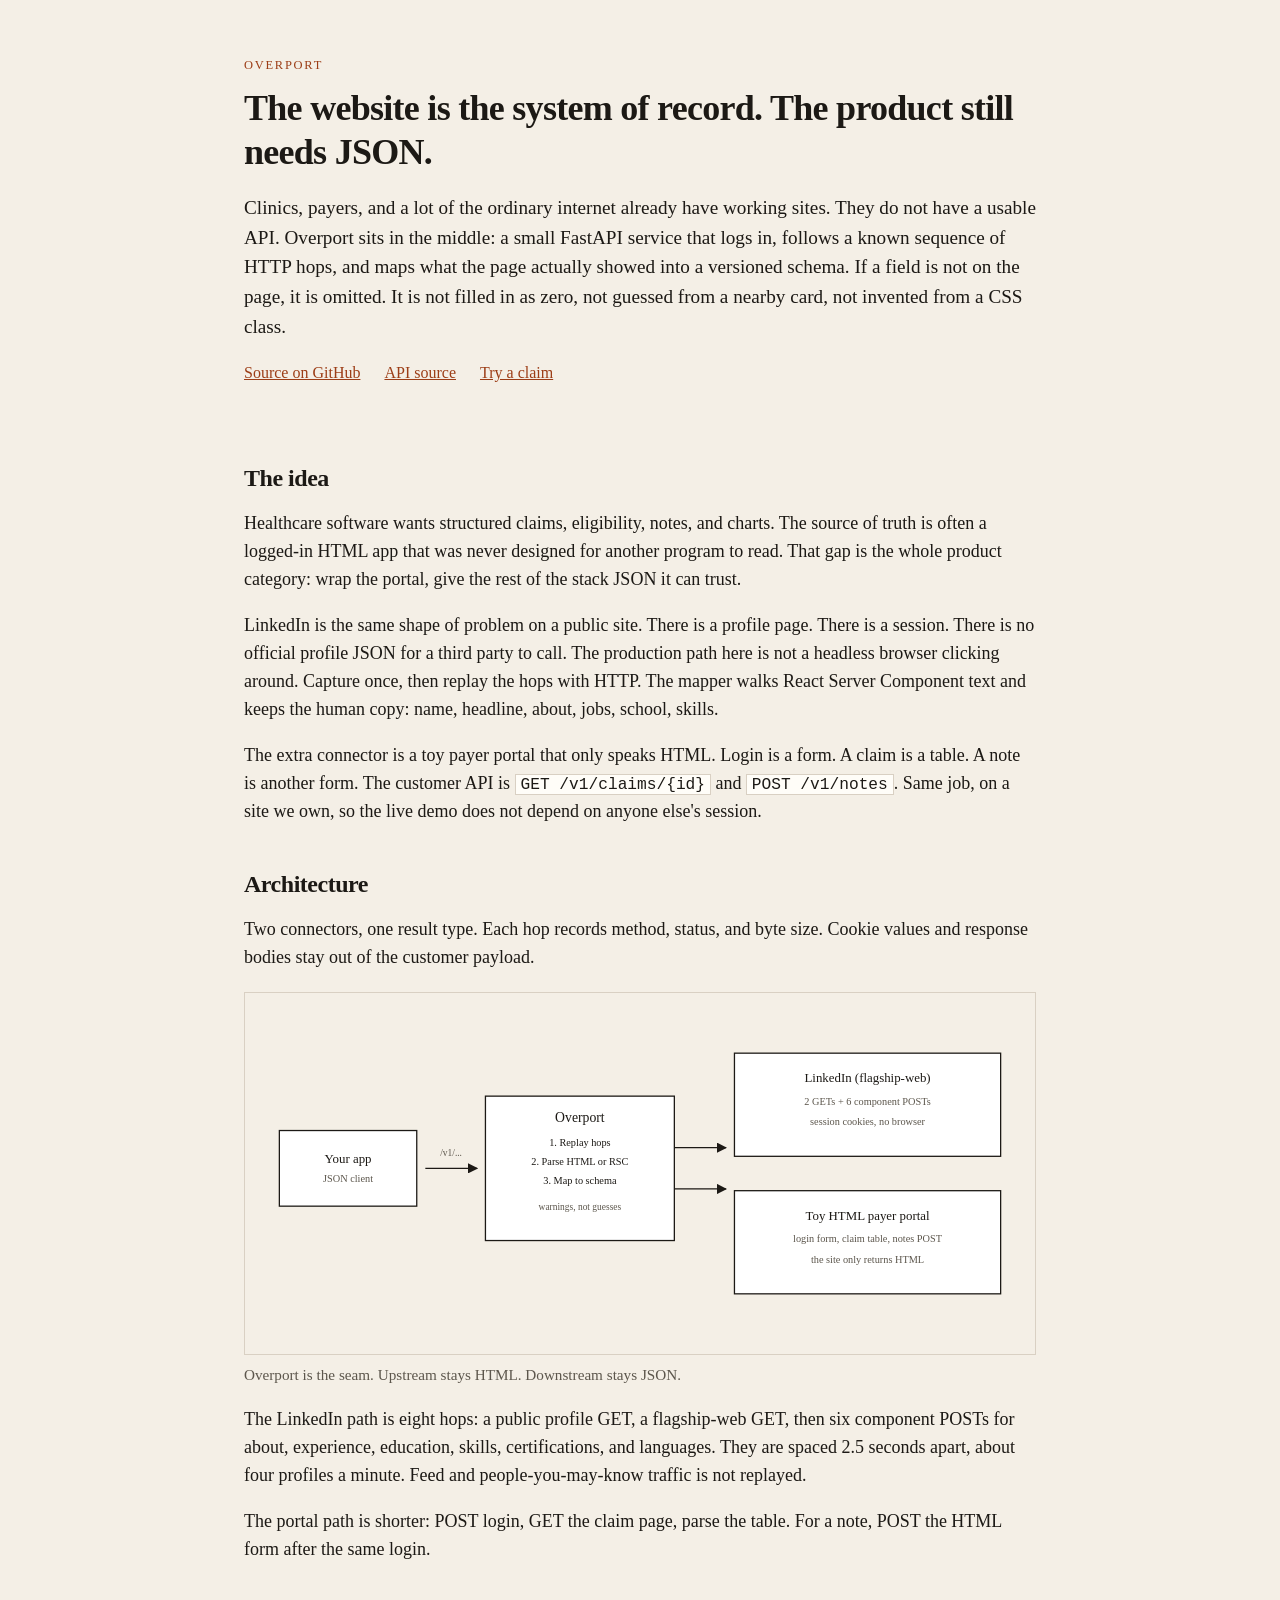
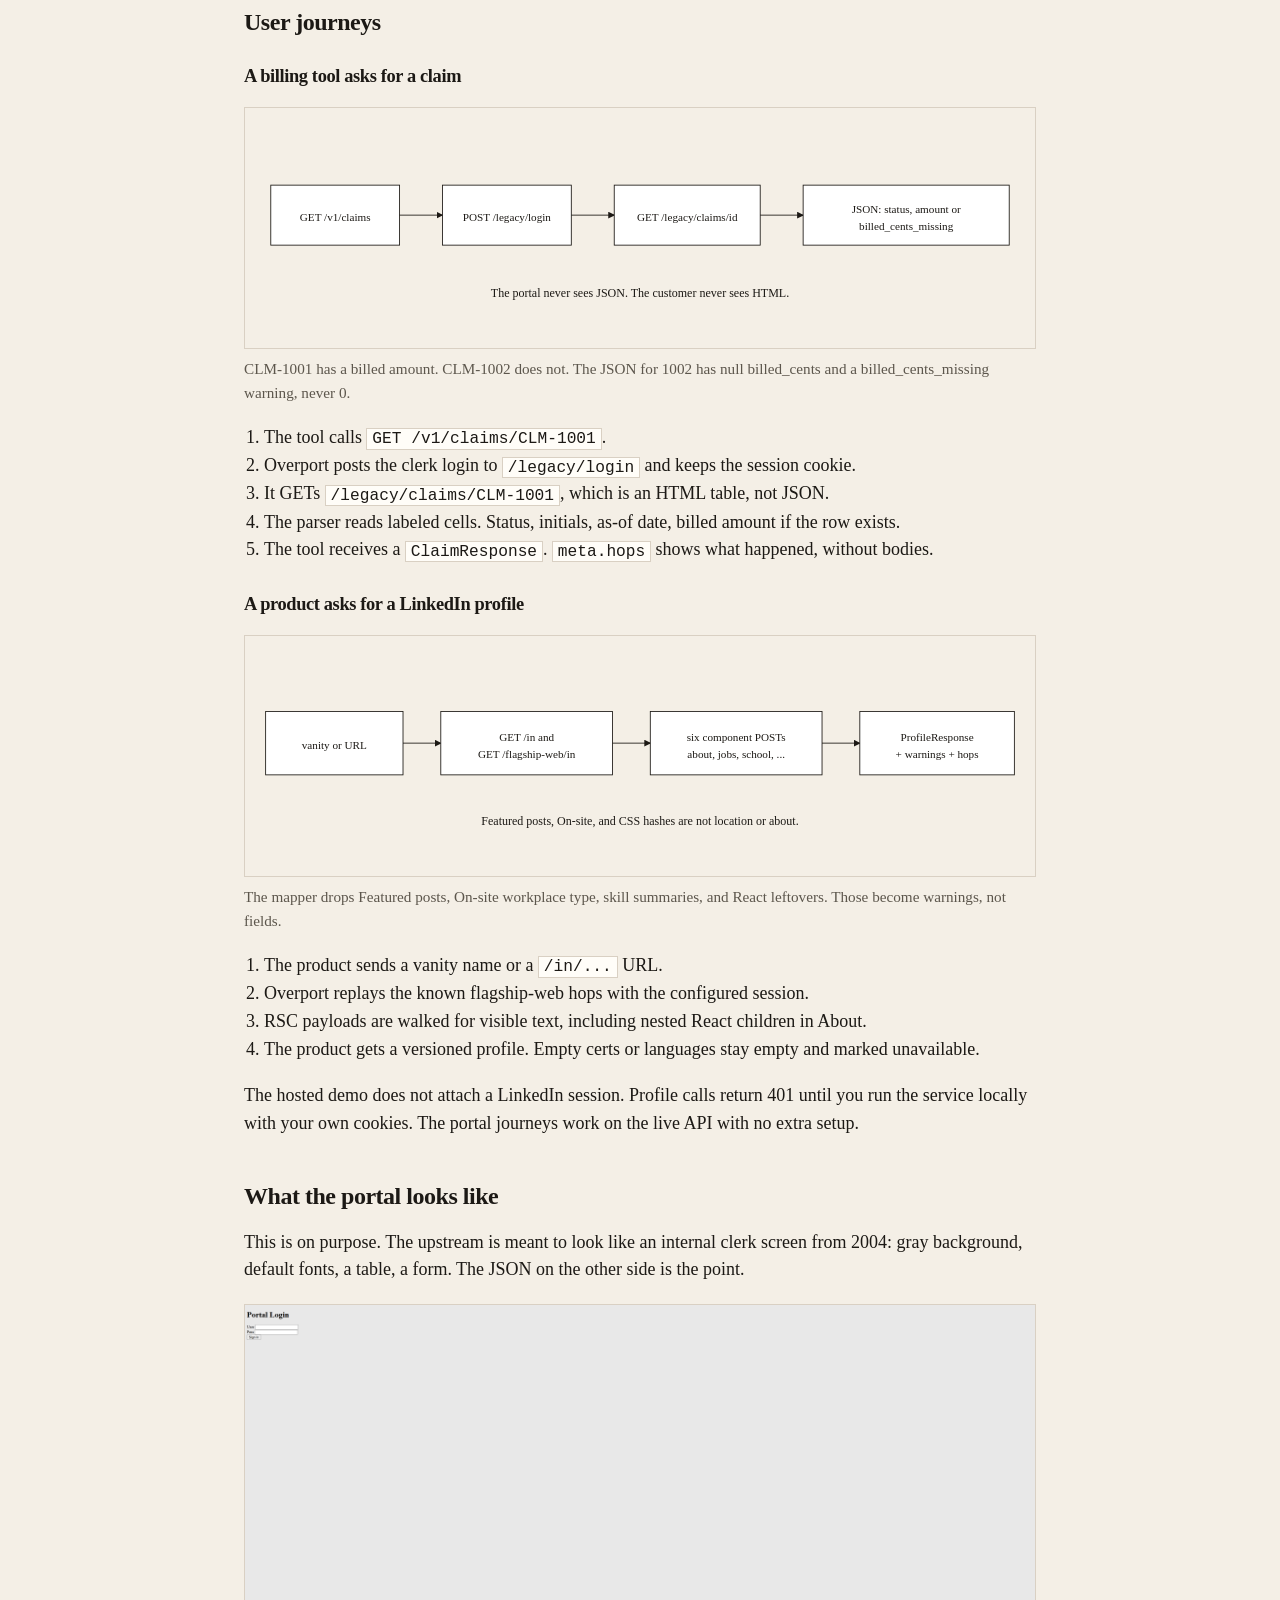
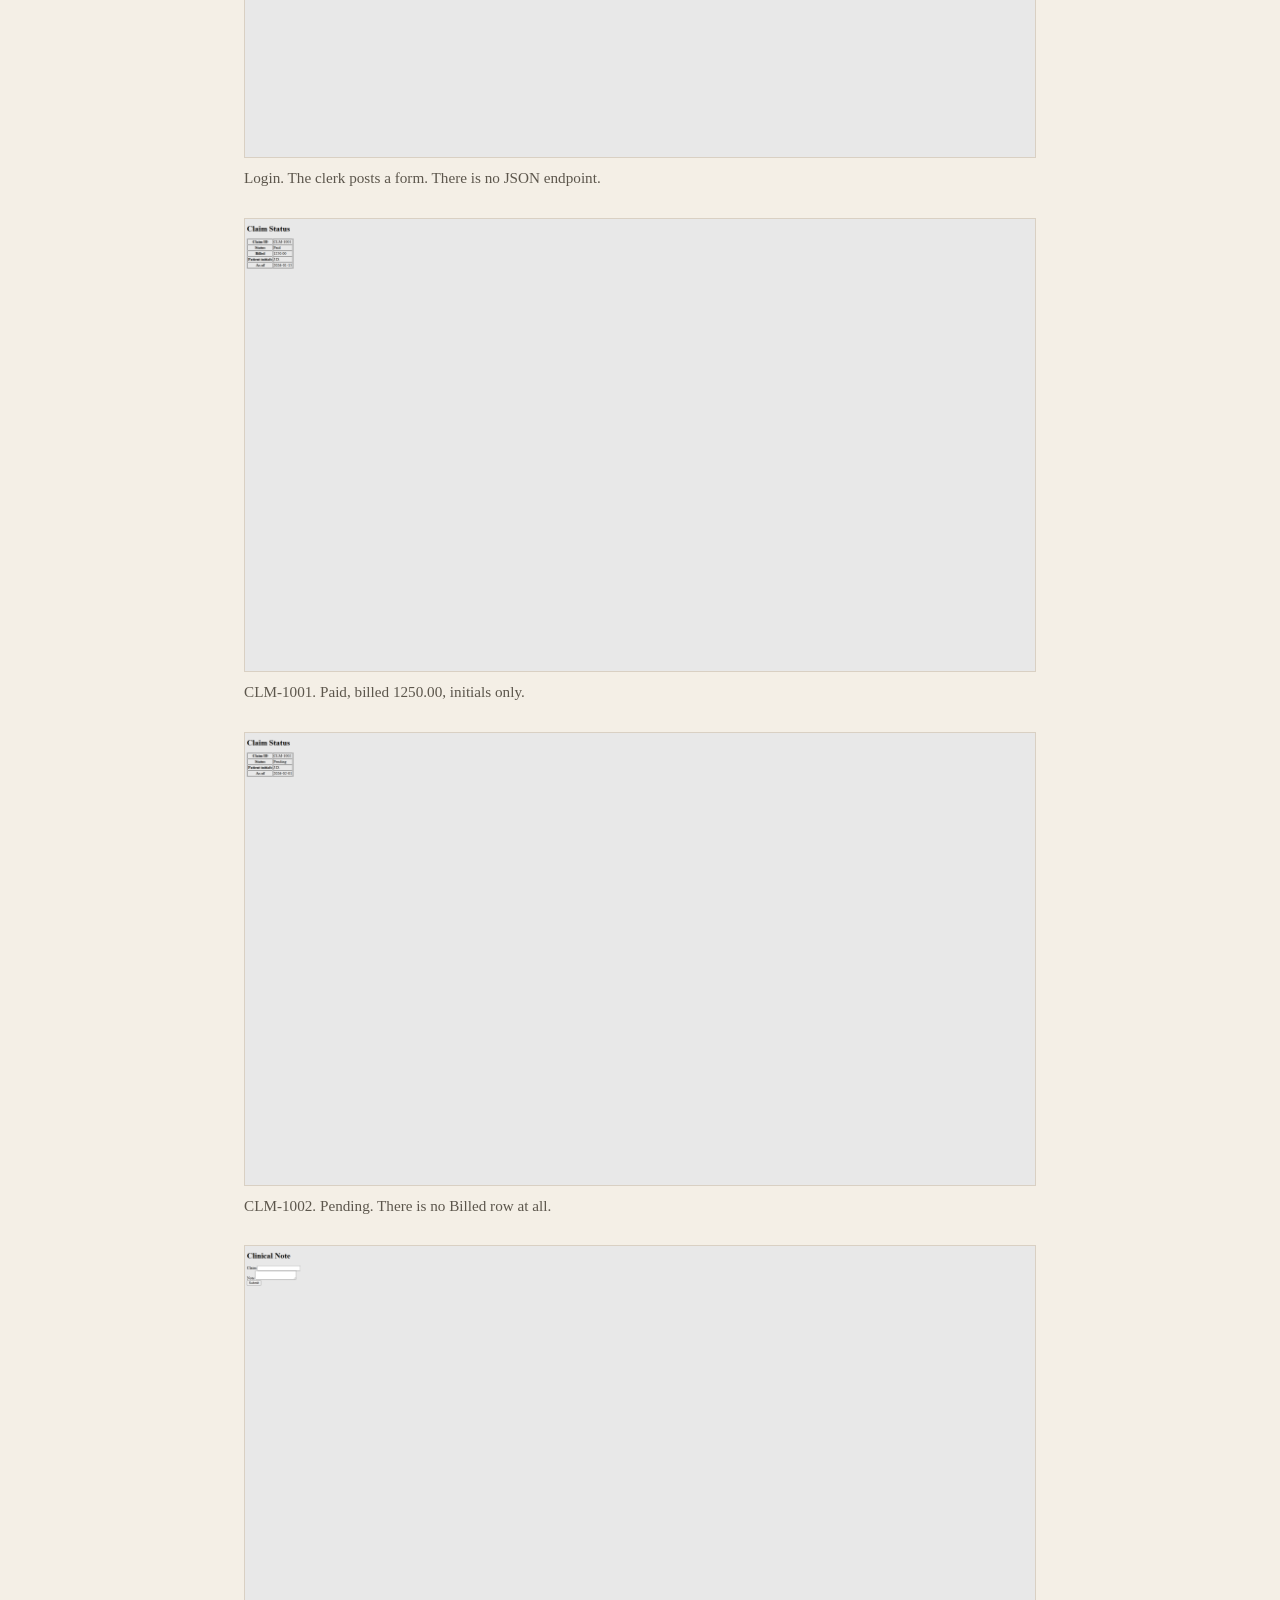
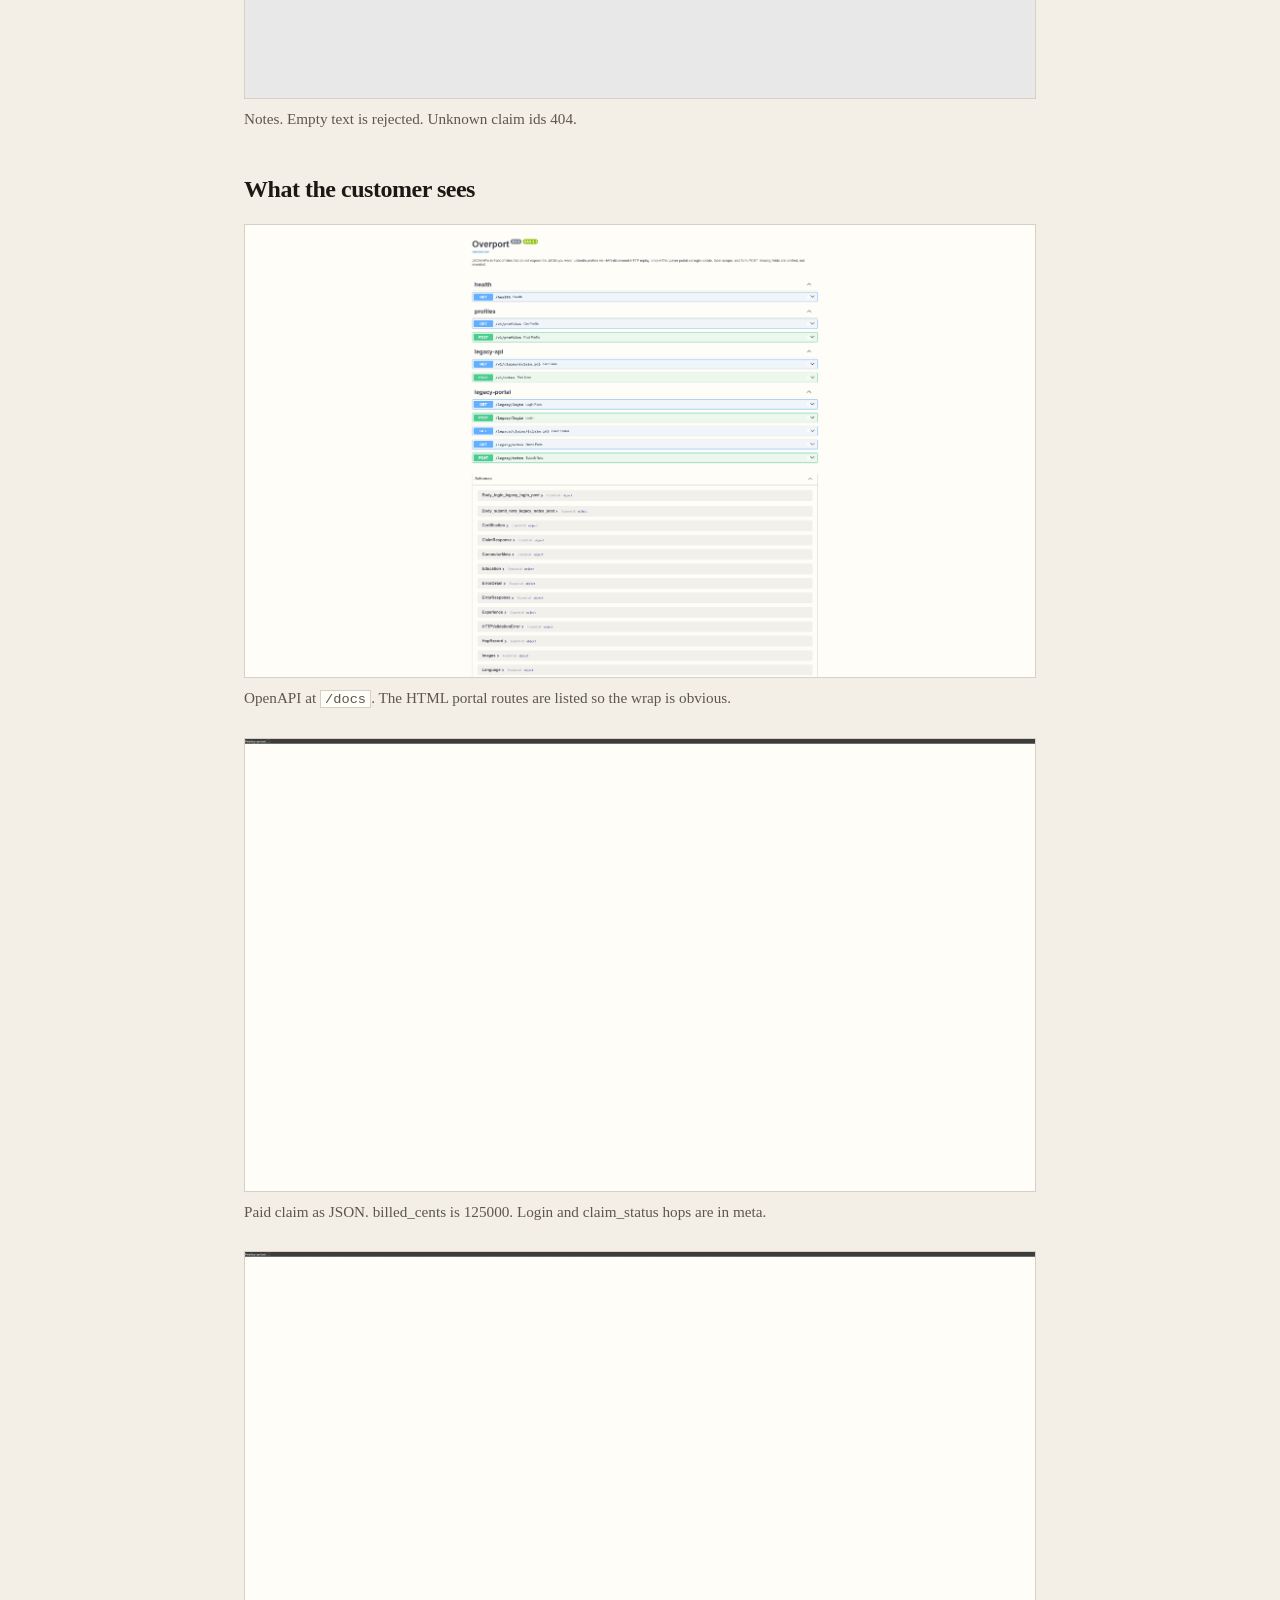
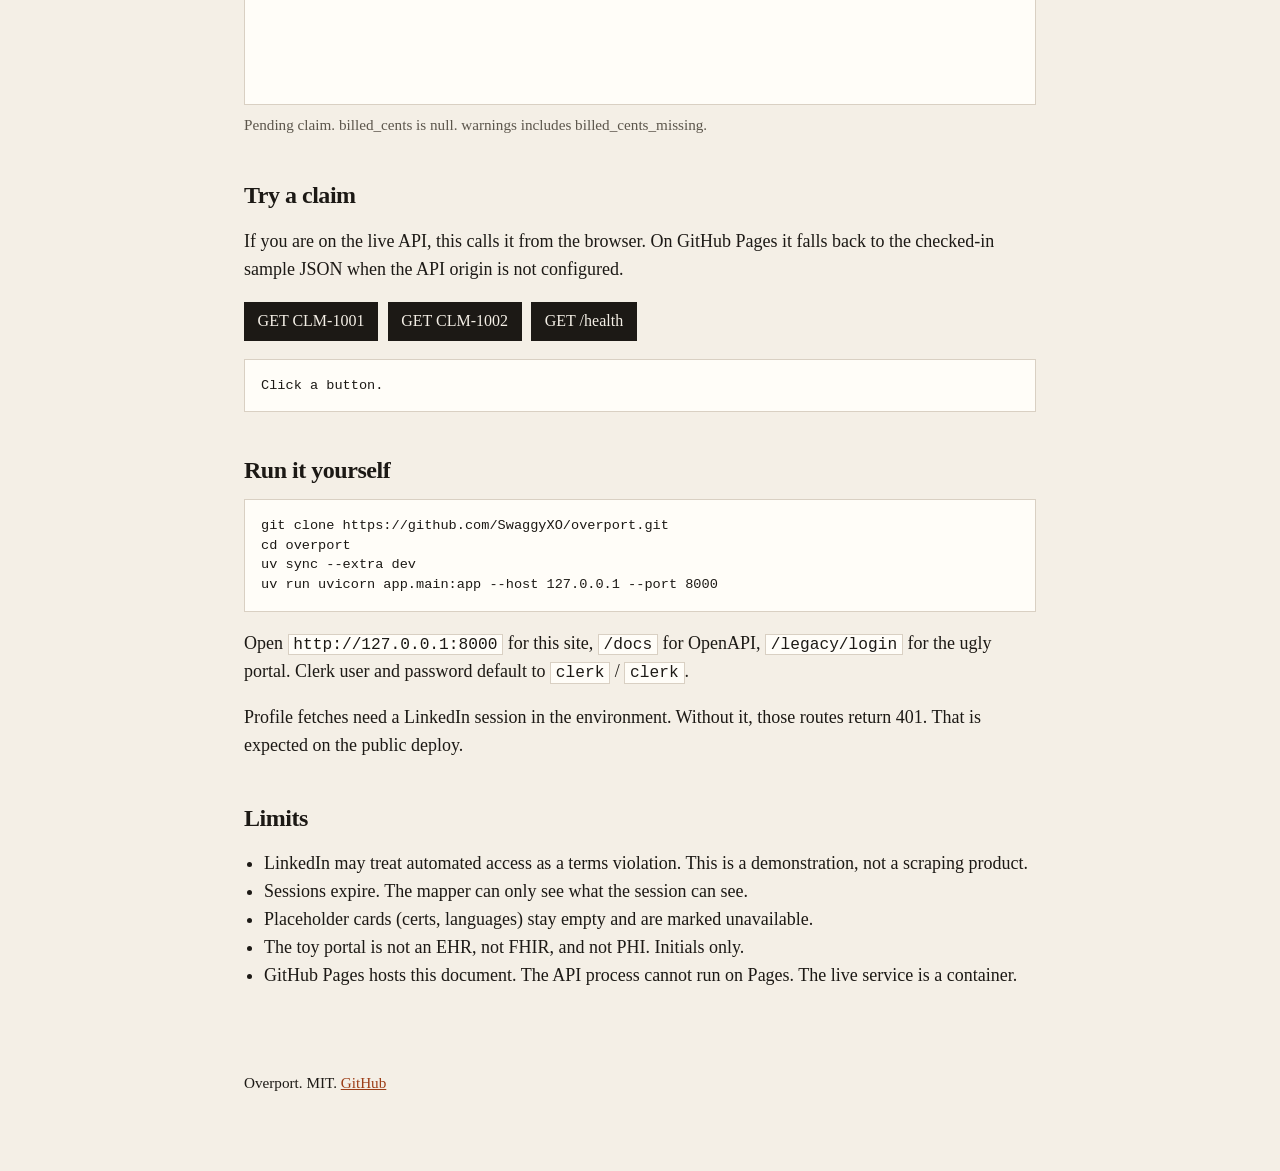
==== docs/index.html @ 74923b89 "Publish the Overport site, architecture diagrams, and screenshots." ====
<!DOCTYPE html>
<html lang="en">
<head>
  <meta charset="utf-8" />
  <meta name="viewport" content="width=device-width, initial-scale=1" />
  <title>Overport, JSON over HTML portals</title>
  <meta name="description" content="Overport puts a stable JSON API in front of websites that only speak HTML. LinkedIn profiles and a toy payer portal, same idea." />
  <link rel="stylesheet" href="assets/site.css" />
</head>
<body>
  <header class="hero">
    <p class="kicker">Overport</p>
    <h1>The website is the system of record. The product still needs JSON.</h1>
    <p class="lede">
      Clinics, payers, and a lot of the ordinary internet already have working sites.
      They do not have a usable API. Overport sits in the middle: a small FastAPI service
      that logs in, follows a known sequence of HTTP hops, and maps what the page actually
      showed into a versioned schema. If a field is not on the page, it is omitted.
      It is not filled in as zero, not guessed from a nearby card, not invented from a CSS class.
    </p>
    <p class="links">
      <a href="https://github.com/SwaggyXO/overport">Source on GitHub</a>
      <a id="live-api-link" href="./">Live API</a>
      <a href="#try">Try a claim</a>
    </p>
  </header>

  <main>
    <section>
      <h2>The idea</h2>
      <p>
        Healthcare software wants structured claims, eligibility, notes, and charts.
        The source of truth is often a logged-in HTML app that was never designed for
        another program to read. That gap is the whole product category: wrap the portal,
        give the rest of the stack JSON it can trust.
      </p>
      <p>
        LinkedIn is the same shape of problem on a public site. There is a profile page.
        There is a session. There is no official profile JSON for a third party to call.
        The production path here is not a headless browser clicking around. Capture once,
        then replay the hops with HTTP. The mapper walks React Server Component text and
        keeps the human copy: name, headline, about, jobs, school, skills.
      </p>
      <p>
        The extra connector is a toy payer portal that only speaks HTML. Login is a form.
        A claim is a table. A note is another form. The customer API is
        <code>GET /v1/claims/{id}</code> and <code>POST /v1/notes</code>. Same job, on a site we own,
        so the live demo does not depend on anyone else's session.
      </p>
    </section>

    <section>
      <h2>Architecture</h2>
      <p>
        Two connectors, one result type. Each hop records method, status, and byte size.
        Cookie values and response bodies stay out of the customer payload.
      </p>
      <figure>
        <img src="assets/architecture.svg" alt="Customer JSON client to Overport to LinkedIn or the toy HTML portal" />
        <figcaption>Overport is the seam. Upstream stays HTML. Downstream stays JSON.</figcaption>
      </figure>
      <p>
        The LinkedIn path is eight hops: a public profile GET, a flagship-web GET, then six
        component POSTs for about, experience, education, skills, certifications, and languages.
        They are spaced 2.5 seconds apart, about four profiles a minute. Feed and people-you-may-know
        traffic is not replayed.
      </p>
      <p>
        The portal path is shorter: POST login, GET the claim page, parse the table.
        For a note, POST the HTML form after the same login.
      </p>
    </section>

    <section>
      <h2>User journeys</h2>
      <h3>A billing tool asks for a claim</h3>
      <figure>
        <img src="assets/journey-claim.svg" alt="GET claim, login, scrape table, return JSON" />
        <figcaption>CLM-1001 has a billed amount. CLM-1002 does not. The JSON for 1002 has null billed_cents and a billed_cents_missing warning, never 0.</figcaption>
      </figure>
      <ol>
        <li>The tool calls <code>GET /v1/claims/CLM-1001</code>.</li>
        <li>Overport posts the clerk login to <code>/legacy/login</code> and keeps the session cookie.</li>
        <li>It GETs <code>/legacy/claims/CLM-1001</code>, which is an HTML table, not JSON.</li>
        <li>The parser reads labeled cells. Status, initials, as-of date, billed amount if the row exists.</li>
        <li>The tool receives a <code>ClaimResponse</code>. <code>meta.hops</code> shows what happened, without bodies.</li>
      </ol>

      <h3>A product asks for a LinkedIn profile</h3>
      <figure>
        <img src="assets/journey-profile.svg" alt="Vanity name, eight LinkedIn hops, mapped profile JSON" />
        <figcaption>The mapper drops Featured posts, On-site workplace type, skill summaries, and React leftovers. Those become warnings, not fields.</figcaption>
      </figure>
      <ol>
        <li>The product sends a vanity name or a <code>/in/...</code> URL.</li>
        <li>Overport replays the known flagship-web hops with the configured session.</li>
        <li>RSC payloads are walked for visible text, including nested React children in About.</li>
        <li>The product gets a versioned profile. Empty certs or languages stay empty and marked unavailable.</li>
      </ol>
      <p>
        The hosted demo does not attach a LinkedIn session. Profile calls return 401 until you
        run the service locally with your own cookies. The portal journeys work on the live API
        with no extra setup.
      </p>
    </section>

    <section>
      <h2>What the portal looks like</h2>
      <p>
        This is on purpose. The upstream is meant to look like an internal clerk screen from 2004:
        gray background, default fonts, a table, a form. The JSON on the other side is the point.
      </p>
      <div class="shots">
        <figure>
          <img src="assets/portal-login.png" alt="Toy portal login page with User, Pass, and Sign in" />
          <figcaption>Login. The clerk posts a form. There is no JSON endpoint.</figcaption>
        </figure>
        <figure>
          <img src="assets/portal-claim-paid.png" alt="Claim status HTML table for CLM-1001 with billed 1250.00" />
          <figcaption>CLM-1001. Paid, billed 1250.00, initials only.</figcaption>
        </figure>
        <figure>
          <img src="assets/portal-claim-pending.png" alt="Claim status HTML table for CLM-1002 with no billed row" />
          <figcaption>CLM-1002. Pending. There is no Billed row at all.</figcaption>
        </figure>
        <figure>
          <img src="assets/portal-notes.png" alt="Clinical note HTML form with claim and note fields" />
          <figcaption>Notes. Empty text is rejected. Unknown claim ids 404.</figcaption>
        </figure>
      </div>
    </section>

    <section>
      <h2>What the customer sees</h2>
      <div class="shots">
        <figure>
          <img src="assets/openapi.png" alt="Overport OpenAPI page listing health, profiles, claims, notes, and the HTML portal routes" />
          <figcaption>OpenAPI at <code>/docs</code>. The HTML portal routes are listed so the wrap is obvious.</figcaption>
        </figure>
        <figure>
          <img src="assets/api-claim-paid.png" alt="JSON response for paid claim CLM-1001" />
          <figcaption>Paid claim as JSON. billed_cents is 125000. Login and claim_status hops are in meta.</figcaption>
        </figure>
        <figure>
          <img src="assets/api-claim-pending.png" alt="JSON response for pending claim with billed_cents null and a warning" />
          <figcaption>Pending claim. billed_cents is null. warnings includes billed_cents_missing.</figcaption>
        </figure>
      </div>
    </section>

    <section id="try">
      <h2>Try a claim</h2>
      <p>
        If you are on the live API, this calls it from the browser. On GitHub Pages it falls
        back to the checked-in sample JSON when the API origin is not configured.
      </p>
      <p class="row">
        <button type="button" id="btn-1001">GET CLM-1001</button>
        <button type="button" id="btn-1002">GET CLM-1002</button>
        <button type="button" id="btn-health">GET /health</button>
      </p>
      <pre id="out">Click a button.</pre>
    </section>

    <section>
      <h2>Run it yourself</h2>
      <pre class="code">git clone https://github.com/SwaggyXO/overport.git
cd overport
uv sync --extra dev
uv run uvicorn app.main:app --host 127.0.0.1 --port 8000</pre>
      <p>
        Open <code>http://127.0.0.1:8000</code> for this site, <code>/docs</code> for OpenAPI,
        <code>/legacy/login</code> for the ugly portal. Clerk user and password default to
        <code>clerk</code> / <code>clerk</code>.
      </p>
      <p>
        Profile fetches need a LinkedIn session in the environment. Without it, those routes
        return 401. That is expected on the public deploy.
      </p>
    </section>

    <section>
      <h2>Limits</h2>
      <ul>
        <li>LinkedIn may treat automated access as a terms violation. This is a demonstration, not a scraping product.</li>
        <li>Sessions expire. The mapper can only see what the session can see.</li>
        <li>Placeholder cards (certs, languages) stay empty and are marked unavailable.</li>
        <li>The toy portal is not an EHR, not FHIR, and not PHI. Initials only.</li>
        <li>GitHub Pages hosts this document. The API process cannot run on Pages. The live service is a container.</li>
      </ul>
    </section>
  </main>

  <footer>
    <p>Overport. MIT. <a href="https://github.com/SwaggyXO/overport">GitHub</a></p>
  </footer>

  <script src="config.js"></script>
  <script src="assets/site.js"></script>
</body>
</html>
---- docs/assets/site.css ----
:root {
  --ink: #1c1915;
  --muted: #5c564c;
  --paper: #f4efe6;
  --card: #fffdf8;
  --line: #d9d0c3;
  --accent: #9c3d16;
}

* { box-sizing: border-box; }

html { scroll-behavior: smooth; }

body {
  margin: 0;
  color: var(--ink);
  background: var(--paper);
  font-family: "Iowan Old Style", "Palatino Linotype", Palatino, Georgia, serif;
  font-size: 1.125rem;
  line-height: 1.55;
}

.hero, main, footer {
  max-width: 44rem;
  margin: 0 auto;
  padding: 0 1.25rem;
}

.hero { padding-top: 3.5rem; padding-bottom: 1rem; }

.kicker {
  letter-spacing: 0.14em;
  text-transform: uppercase;
  font-size: 0.78rem;
  color: var(--accent);
  margin: 0 0 0.75rem;
}

h1, h2, h3 {
  font-weight: 600;
  letter-spacing: -0.02em;
  line-height: 1.2;
}

h1 { font-size: 2.25rem; margin: 0 0 1rem; }

h2 { font-size: 1.5rem; margin: 2.75rem 0 0.75rem; }

h3 { font-size: 1.15rem; margin: 1.75rem 0 0.5rem; }

.lede { font-size: 1.2rem; }

p, li { color: var(--ink); }

.muted, figcaption { color: var(--muted); }

a { color: var(--accent); }

.links { display: flex; flex-wrap: wrap; gap: 1rem 1.5rem; }

.links a { font-size: 1rem; }

code {
  font-family: "Cascadia Code", "Segoe UI Mono", ui-monospace, Consolas, monospace;
  font-size: 0.9em;
  background: var(--card);
  padding: 0.05em 0.3em;
  border: 1px solid var(--line);
}

pre, pre.code, #out {
  font-family: "Cascadia Code", "Segoe UI Mono", ui-monospace, Consolas, monospace;
  font-size: 0.85rem;
  line-height: 1.45;
  background: var(--card);
  border: 1px solid var(--line);
  padding: 1rem;
  overflow: auto;
}

figure { margin: 1.25rem 0; }

figure img {
  display: block;
  width: 100%;
  height: auto;
  background: var(--card);
  border: 1px solid var(--line);
}

figcaption { font-size: 0.95rem; margin-top: 0.5rem; }

.shots figure { margin-bottom: 1.75rem; }

.row { display: flex; flex-wrap: wrap; gap: 0.6rem; }

button {
  font: inherit;
  font-size: 1rem;
  background: var(--ink);
  color: var(--paper);
  border: 0;
  padding: 0.45rem 0.85rem;
  cursor: pointer;
}

button:hover { background: var(--accent); }

ul, ol { padding-left: 1.25rem; }

footer {
  padding: 3rem 1.25rem 4rem;
  color: var(--muted);
  font-size: 0.95rem;
}

@media (min-width: 960px) {
  .hero, main, footer { max-width: 52rem; }
}
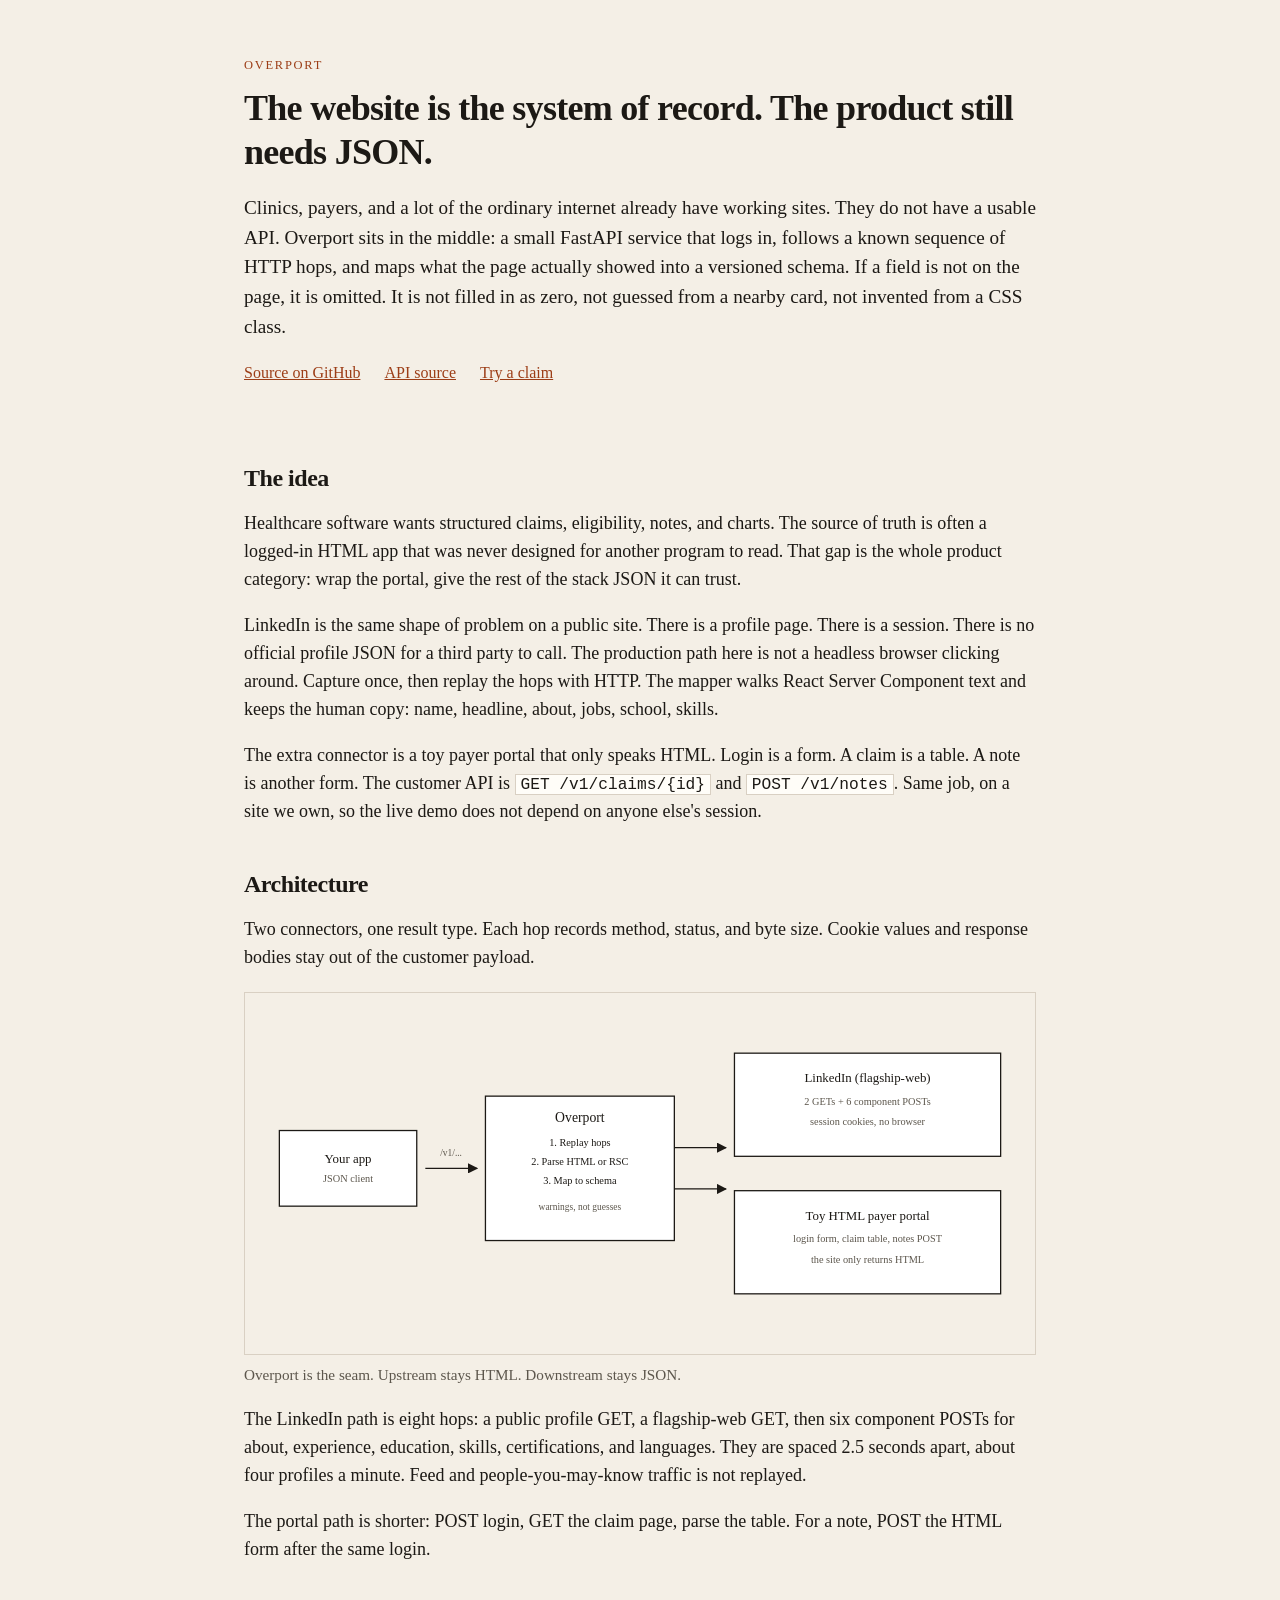
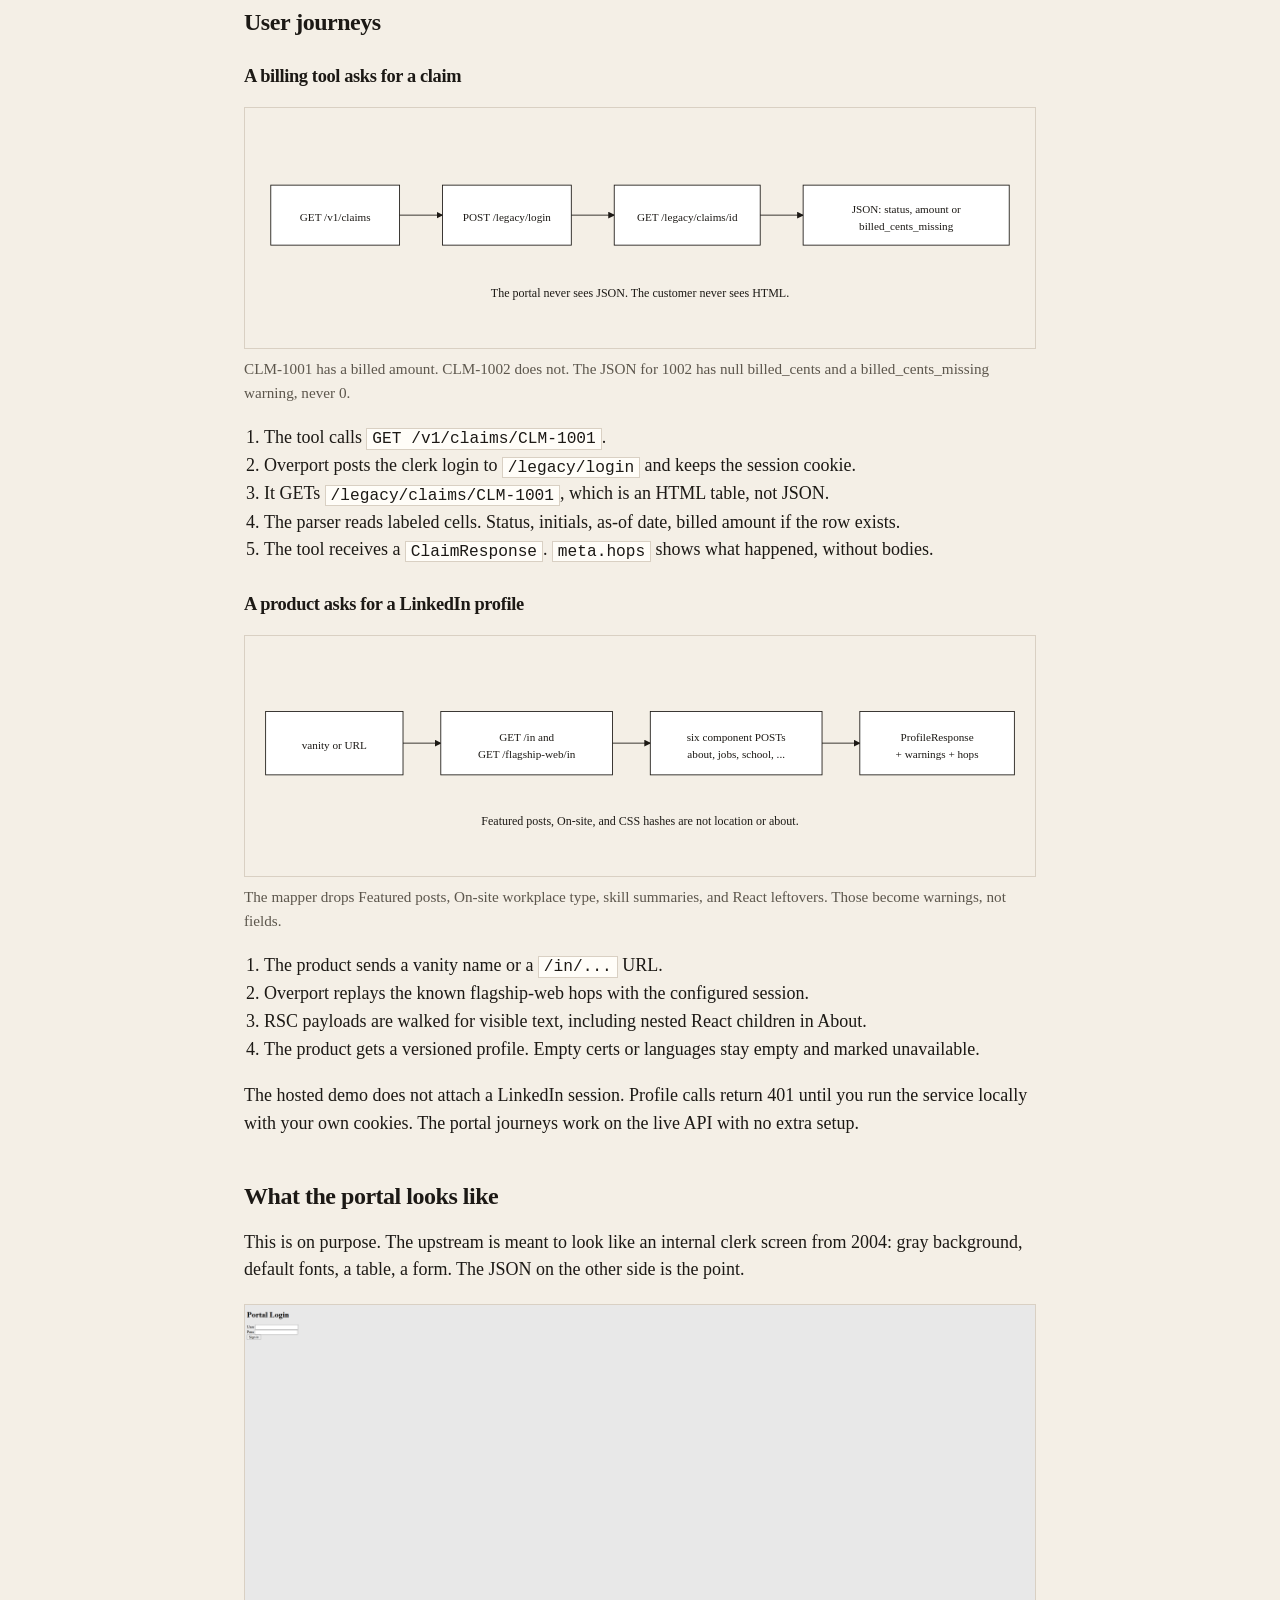
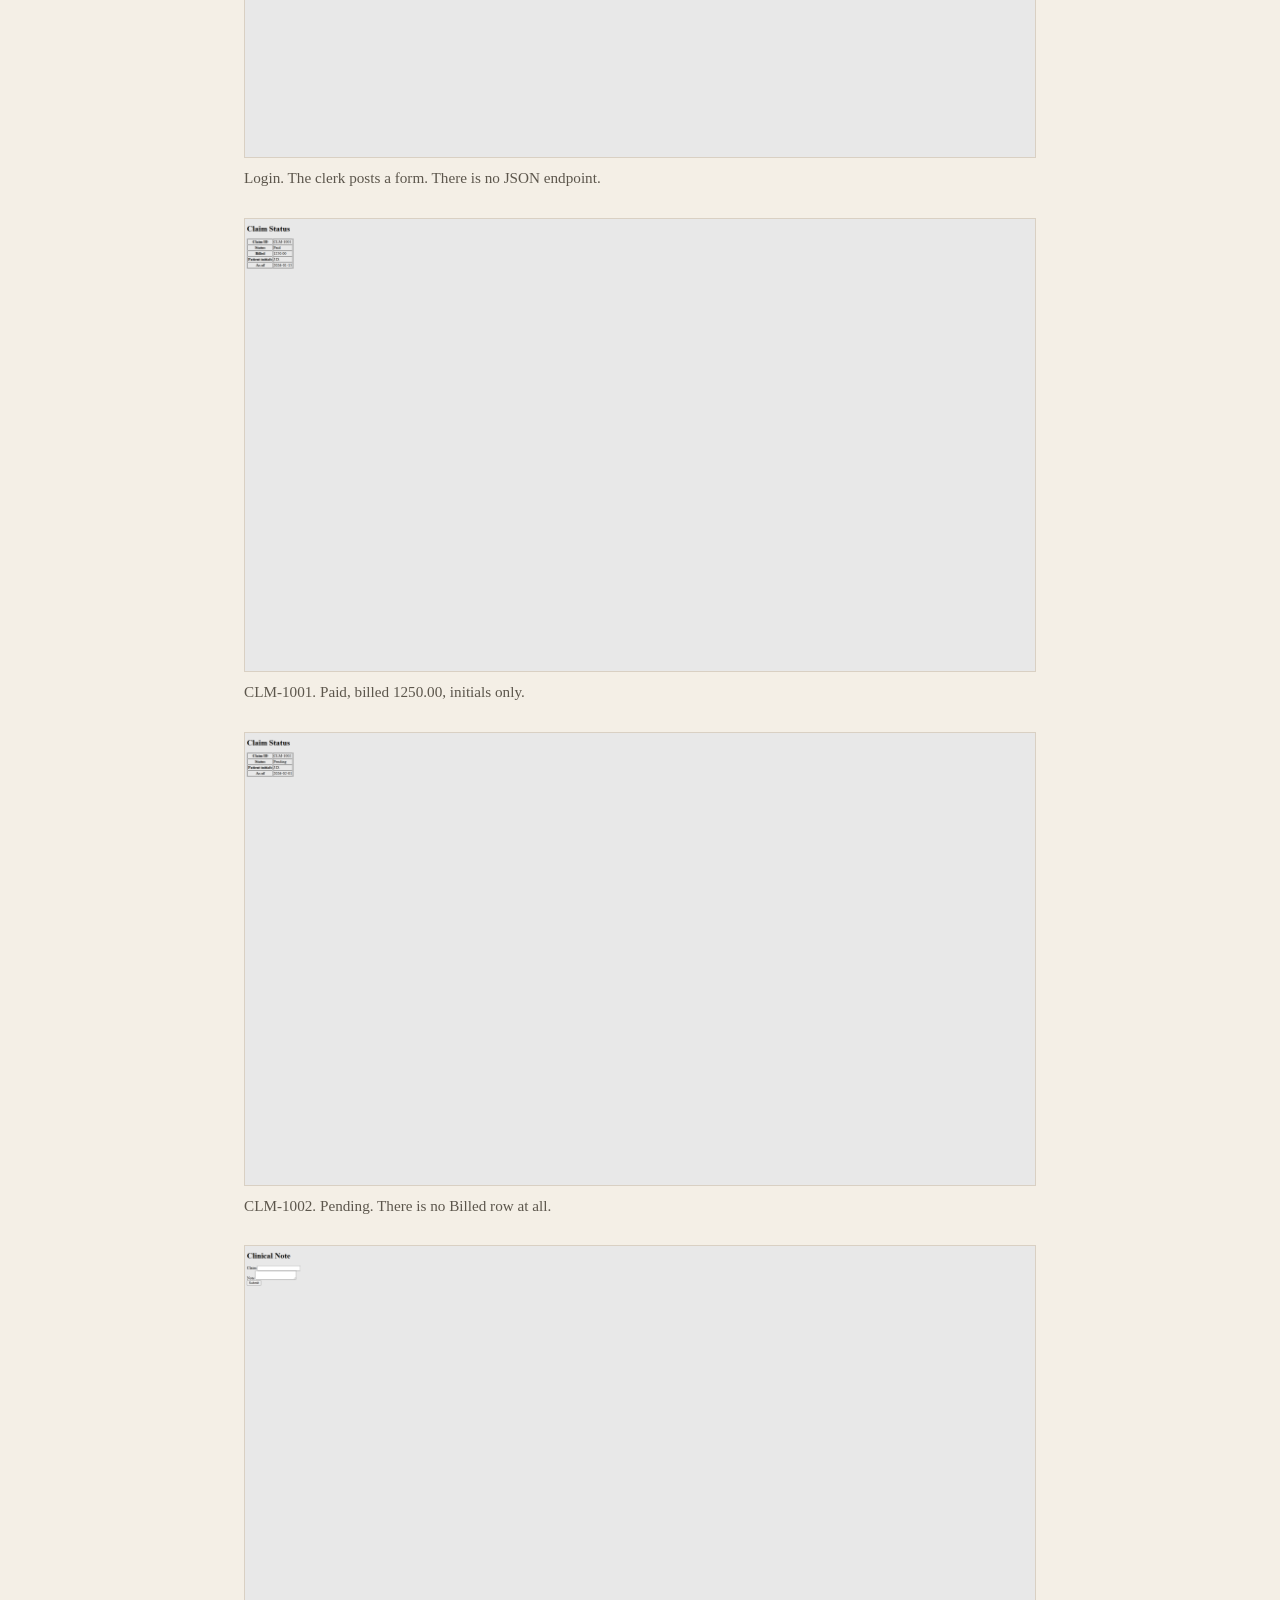
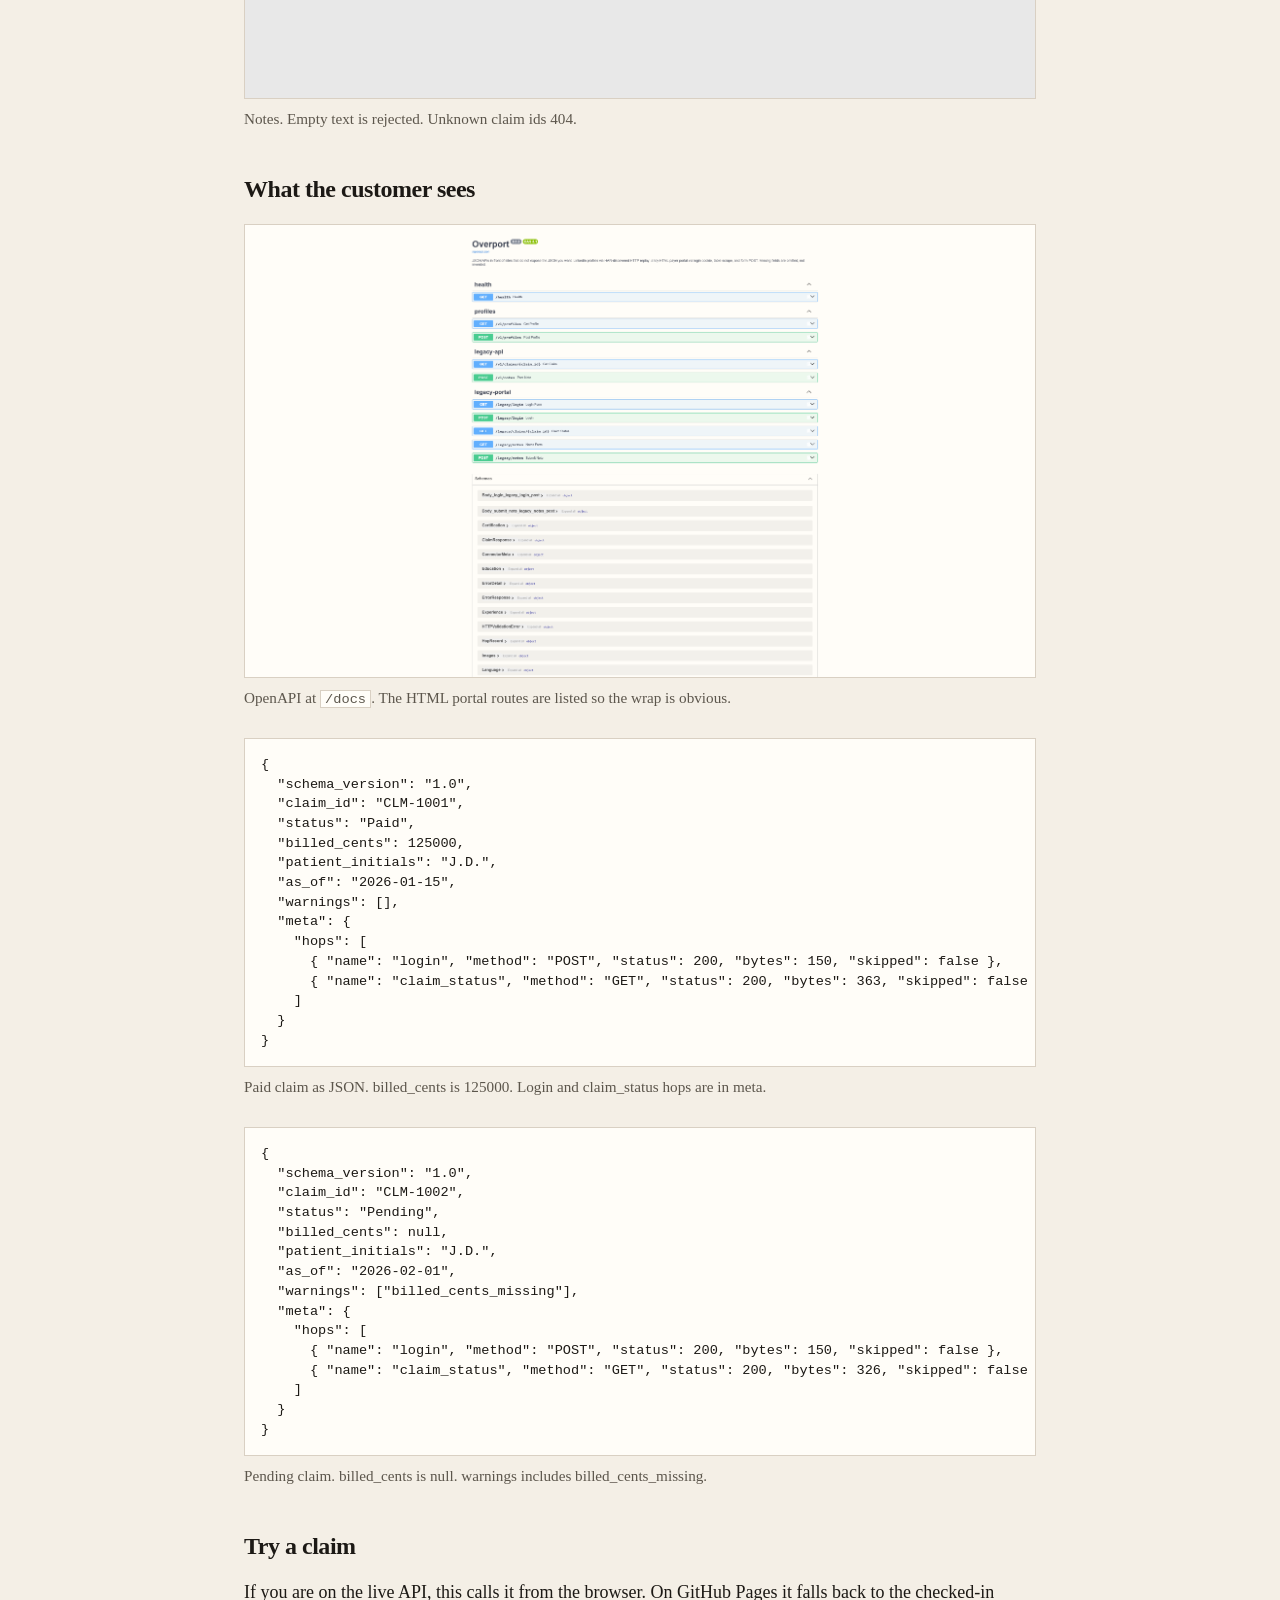
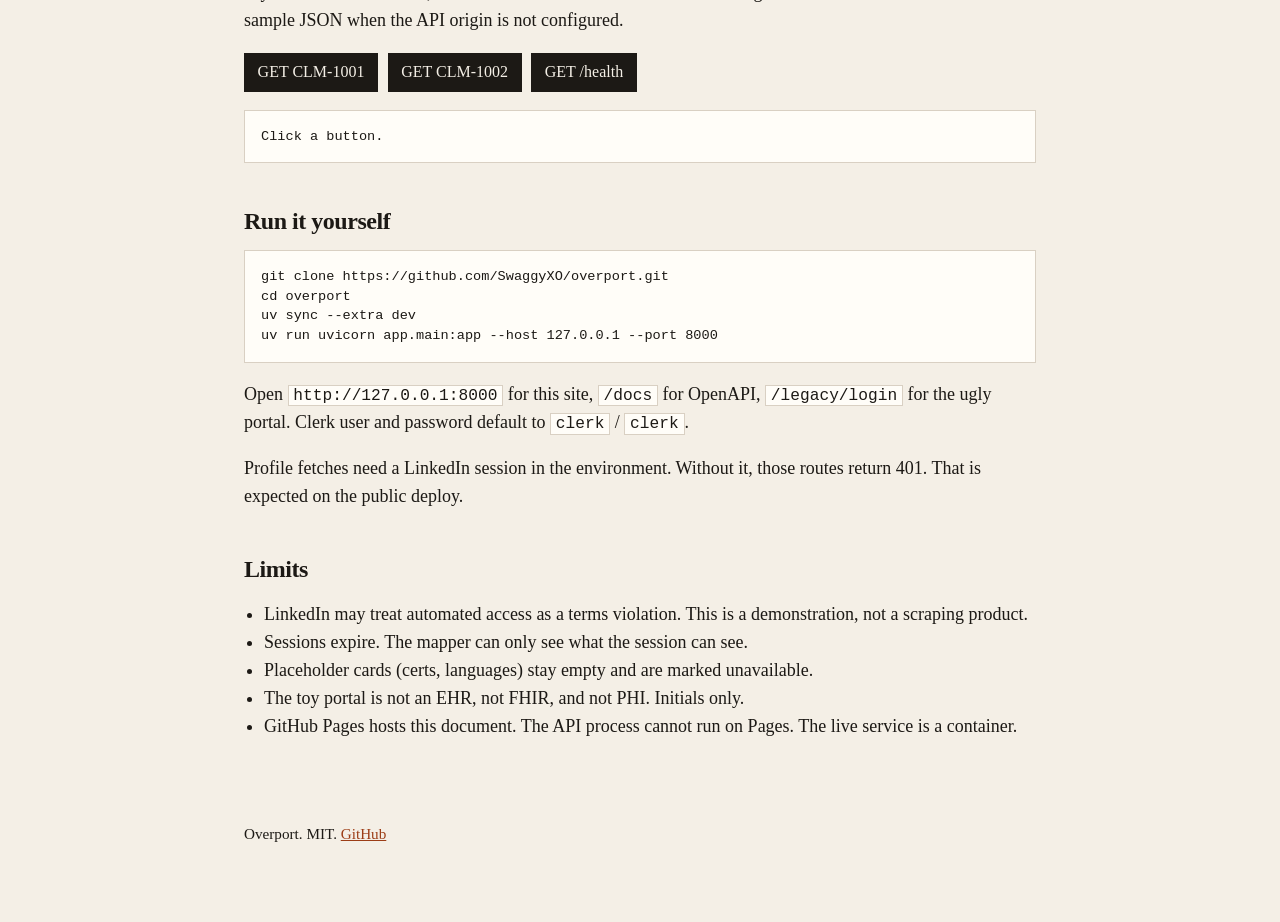
==== commit c68dc800: "Show claim JSON as text instead of empty browser screenshots." ====
--- a/docs/index.html
+++ b/docs/index.html
@@ -138,11 +138,39 @@
           <figcaption>OpenAPI at <code>/docs</code>. The HTML portal routes are listed so the wrap is obvious.</figcaption>
         </figure>
         <figure>
-          <img src="assets/api-claim-paid.png" alt="JSON response for paid claim CLM-1001" />
+          <pre class="code">{
+  "schema_version": "1.0",
+  "claim_id": "CLM-1001",
+  "status": "Paid",
+  "billed_cents": 125000,
+  "patient_initials": "J.D.",
+  "as_of": "2026-01-15",
+  "warnings": [],
+  "meta": {
+    "hops": [
+      { "name": "login", "method": "POST", "status": 200, "bytes": 150, "skipped": false },
+      { "name": "claim_status", "method": "GET", "status": 200, "bytes": 363, "skipped": false }
+    ]
+  }
+}</pre>
           <figcaption>Paid claim as JSON. billed_cents is 125000. Login and claim_status hops are in meta.</figcaption>
         </figure>
         <figure>
-          <img src="assets/api-claim-pending.png" alt="JSON response for pending claim with billed_cents null and a warning" />
+          <pre class="code">{
+  "schema_version": "1.0",
+  "claim_id": "CLM-1002",
+  "status": "Pending",
+  "billed_cents": null,
+  "patient_initials": "J.D.",
+  "as_of": "2026-02-01",
+  "warnings": ["billed_cents_missing"],
+  "meta": {
+    "hops": [
+      { "name": "login", "method": "POST", "status": 200, "bytes": 150, "skipped": false },
+      { "name": "claim_status", "method": "GET", "status": 200, "bytes": 326, "skipped": false }
+    ]
+  }
+}</pre>
           <figcaption>Pending claim. billed_cents is null. warnings includes billed_cents_missing.</figcaption>
         </figure>
       </div>
--- a/docs/assets/site.css
+++ b/docs/assets/site.css
@@ -88,6 +88,8 @@
   border: 1px solid var(--line);
 }
 
+figure pre.code { margin: 0; }
+
 figcaption { font-size: 0.95rem; margin-top: 0.5rem; }
 
 .shots figure { margin-bottom: 1.75rem; }
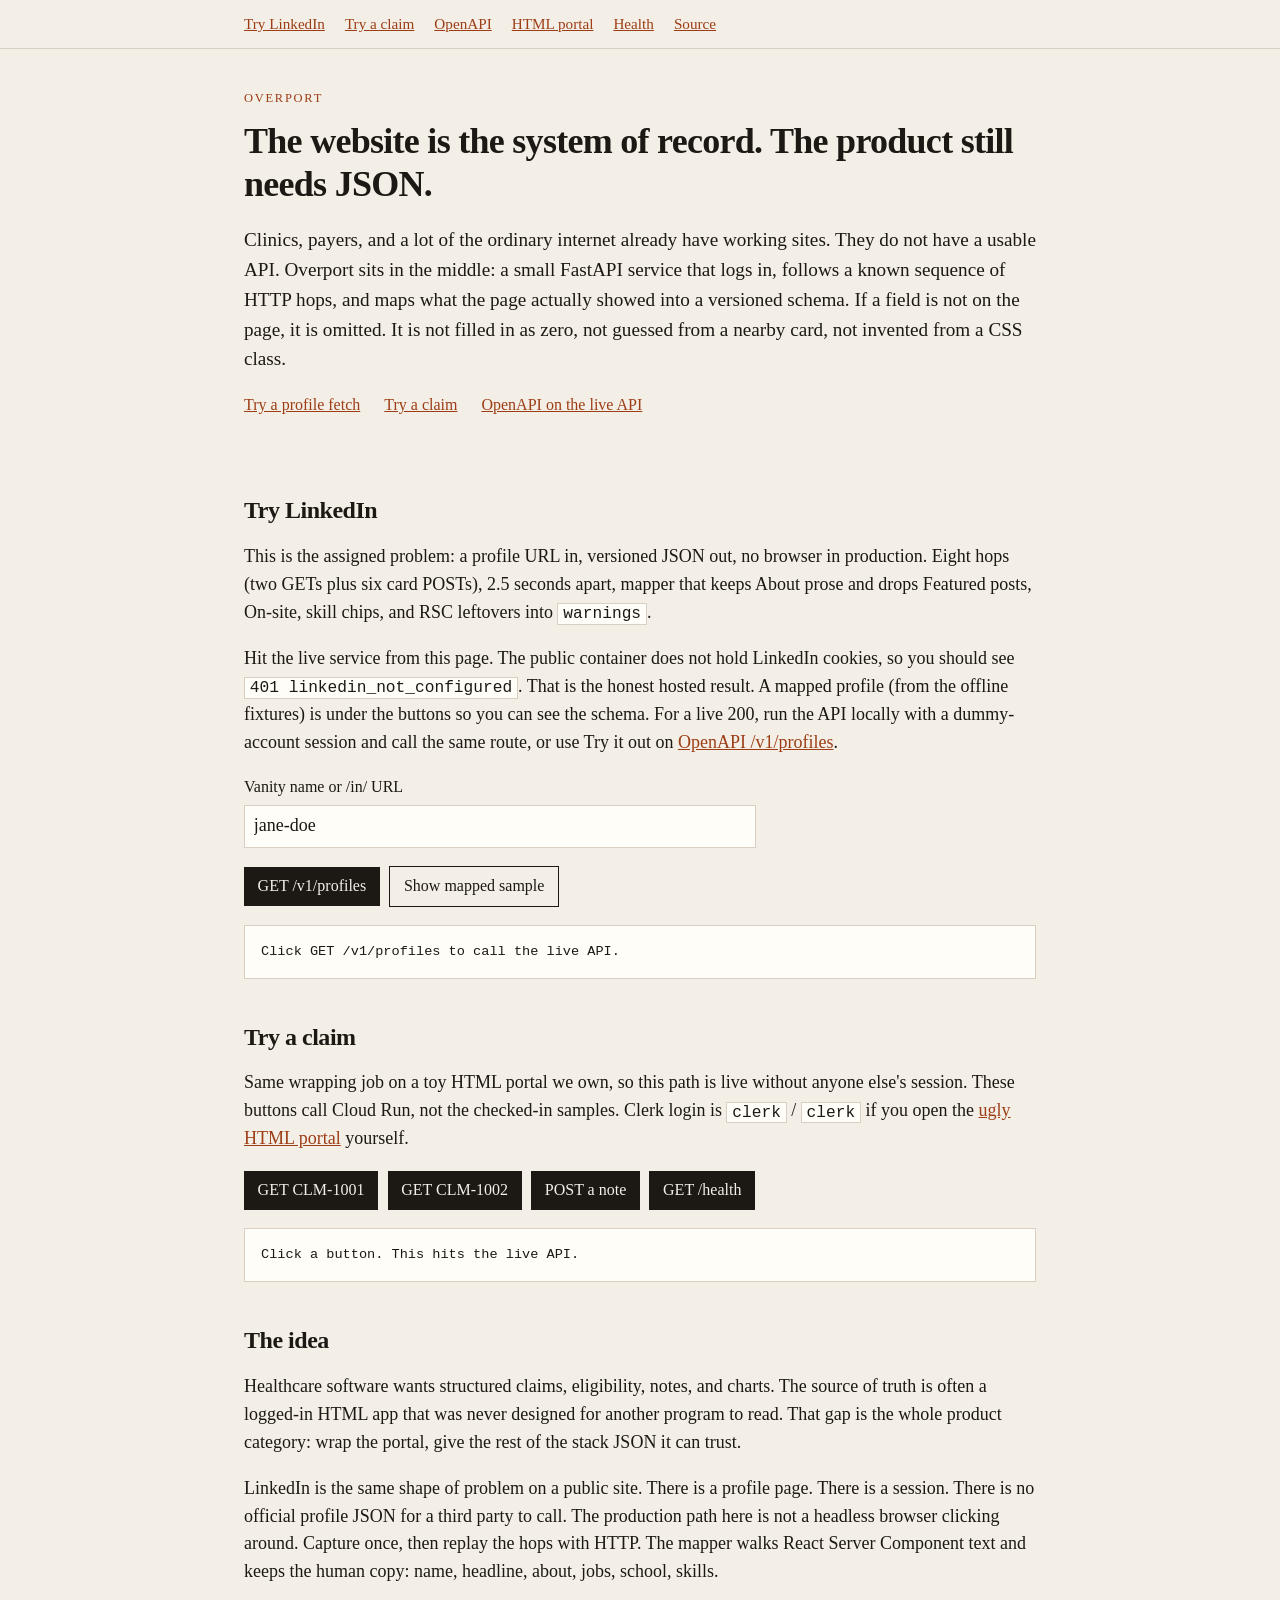
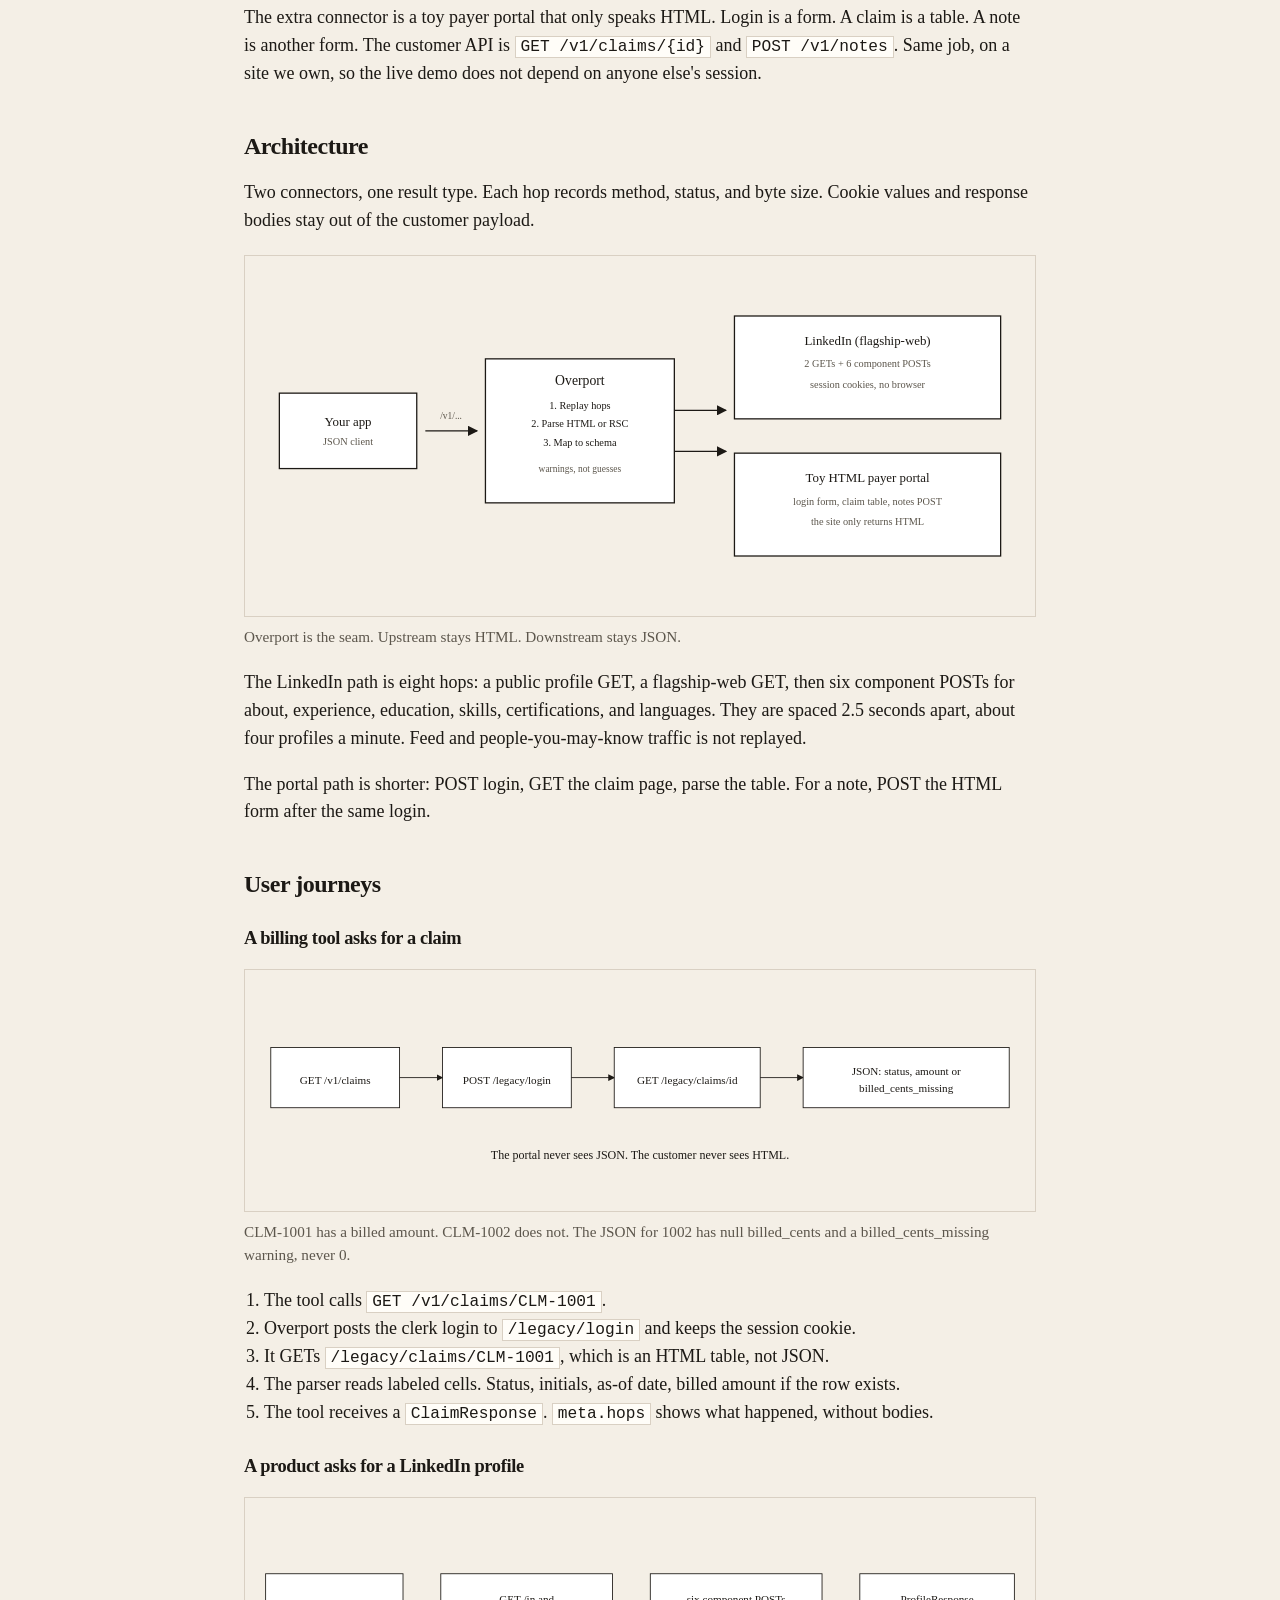
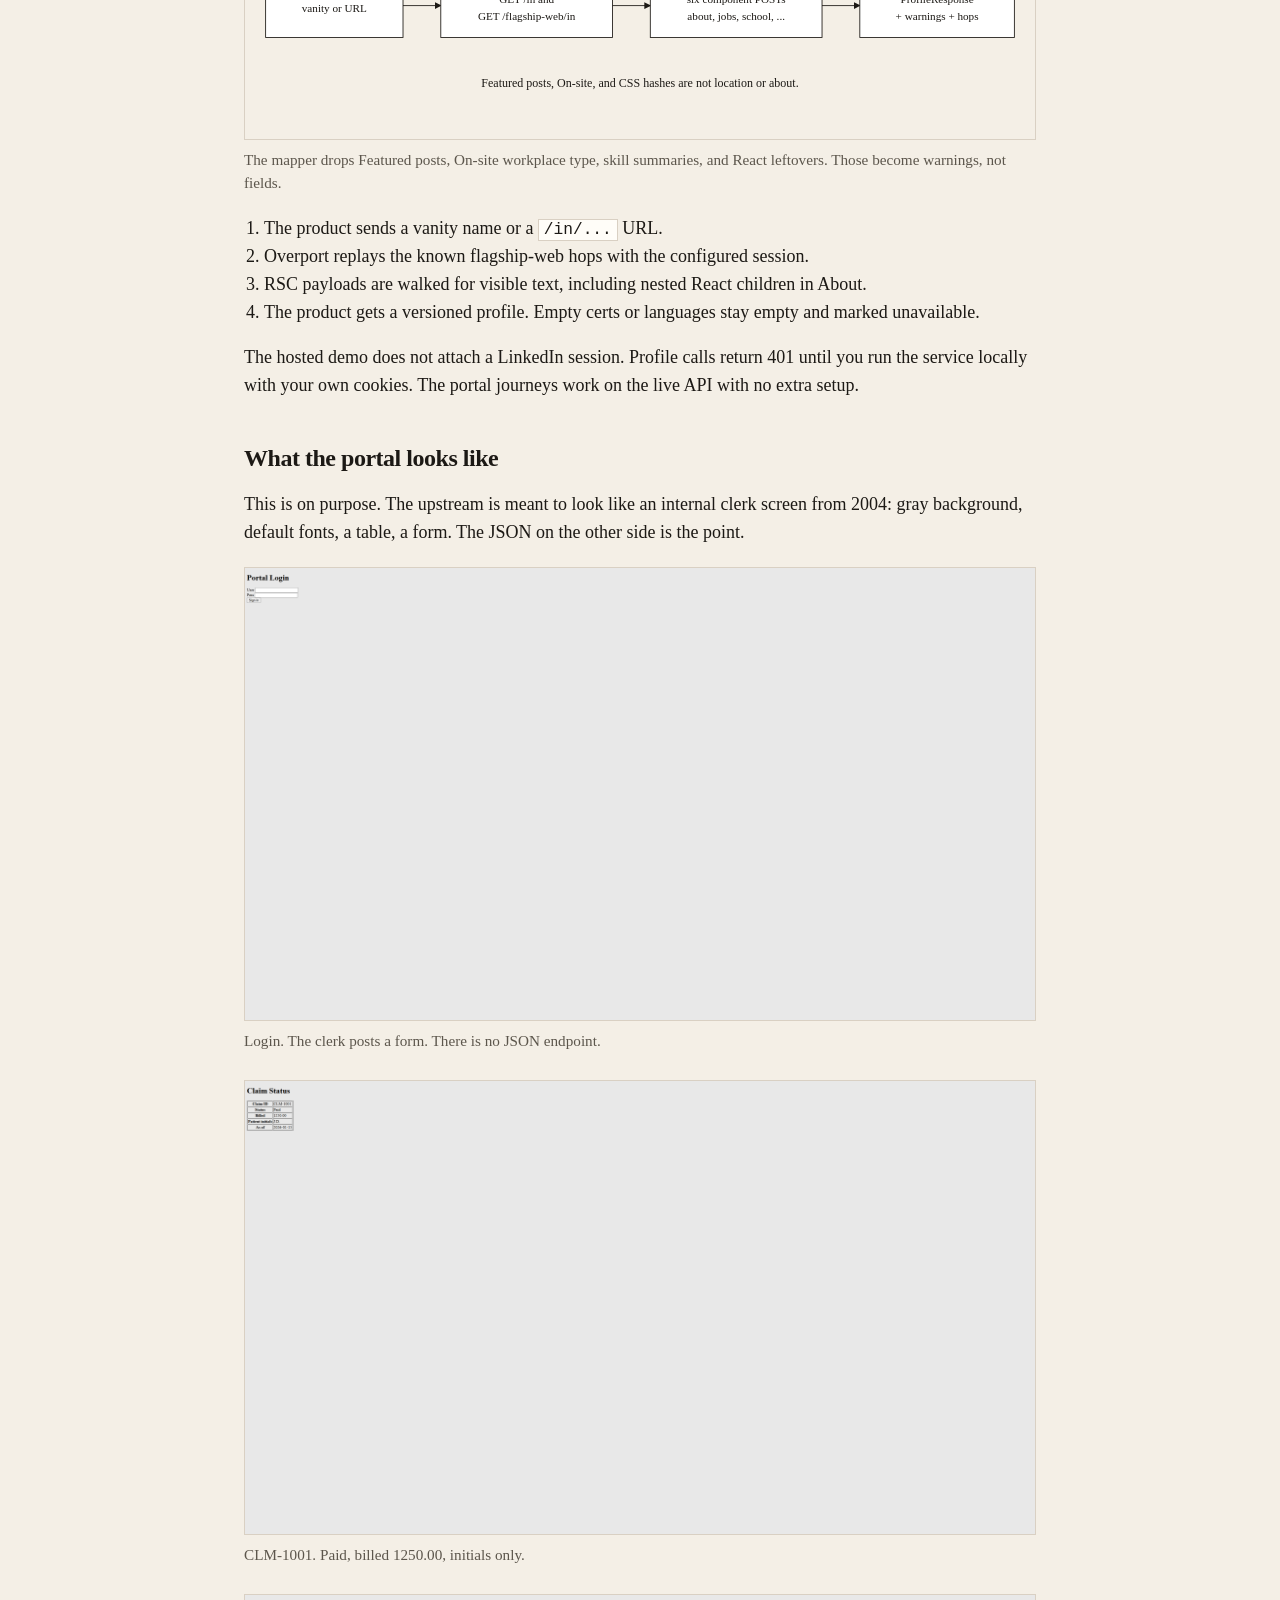
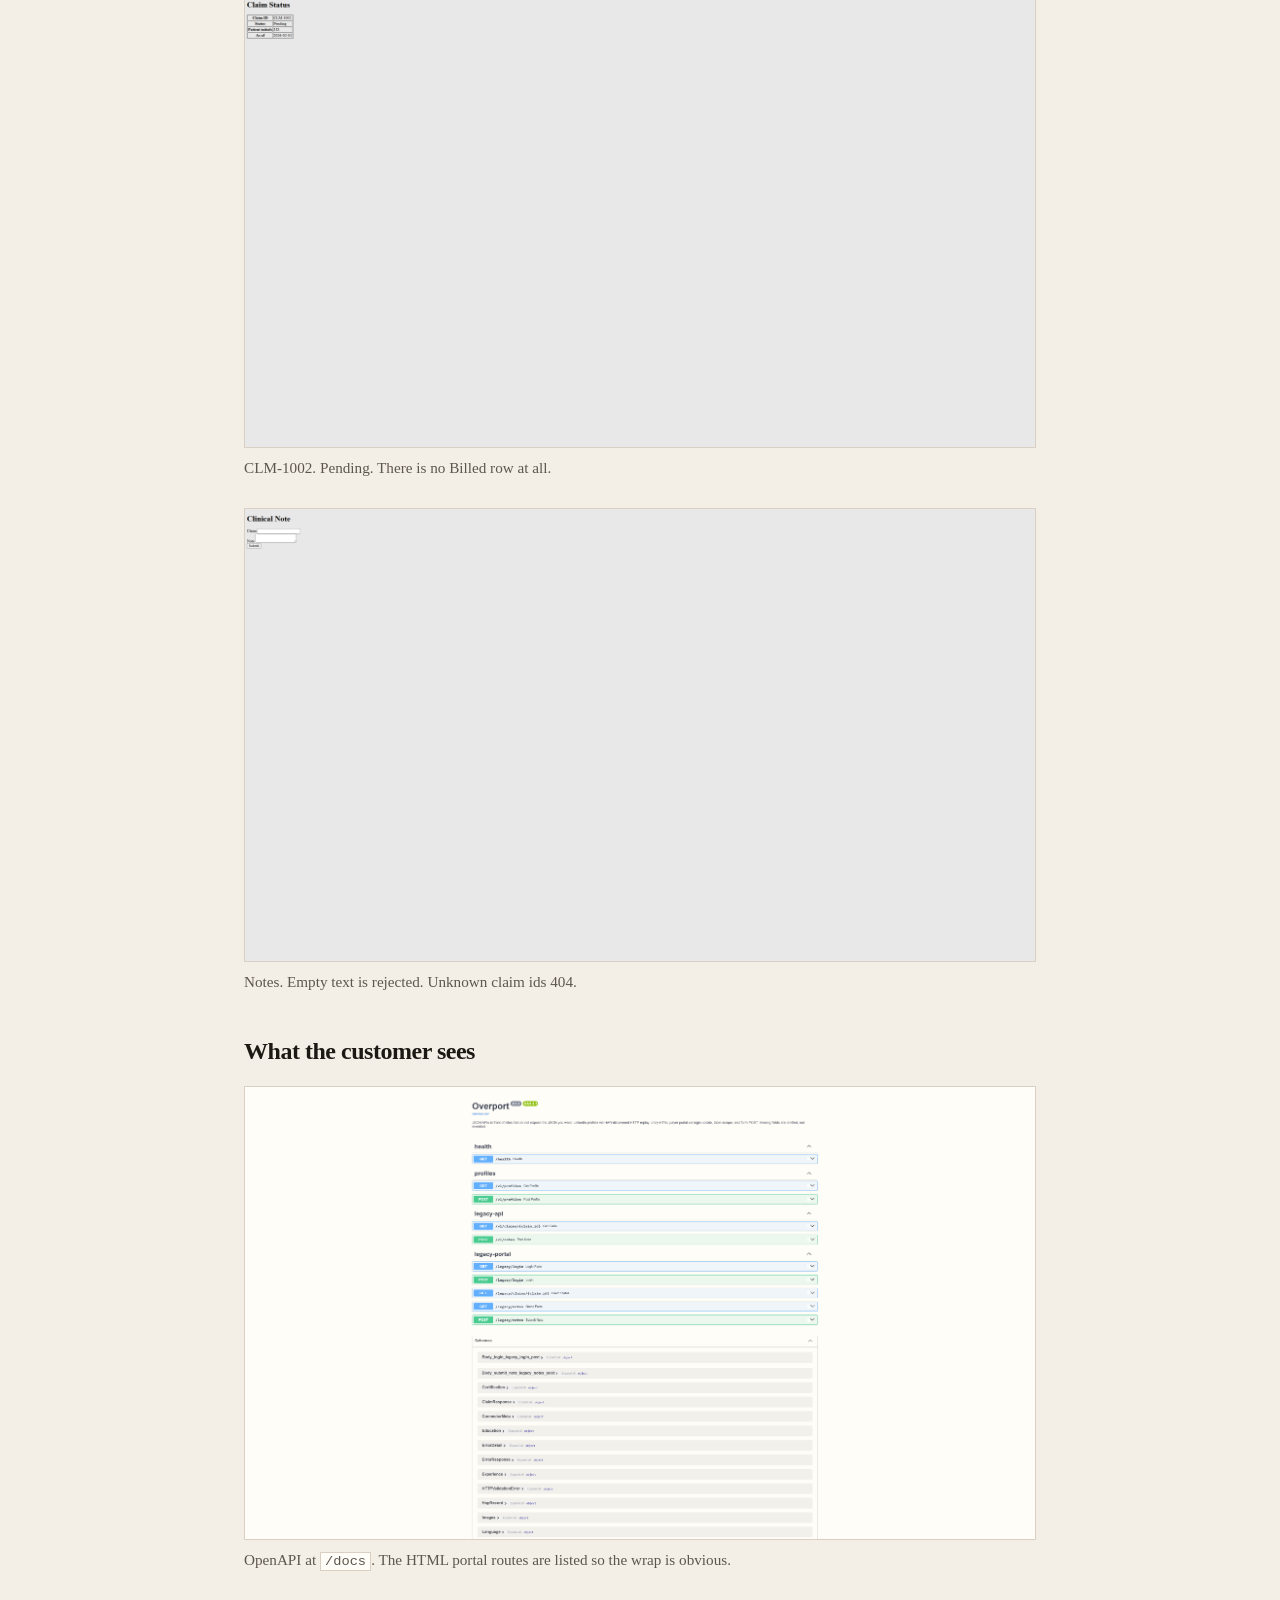
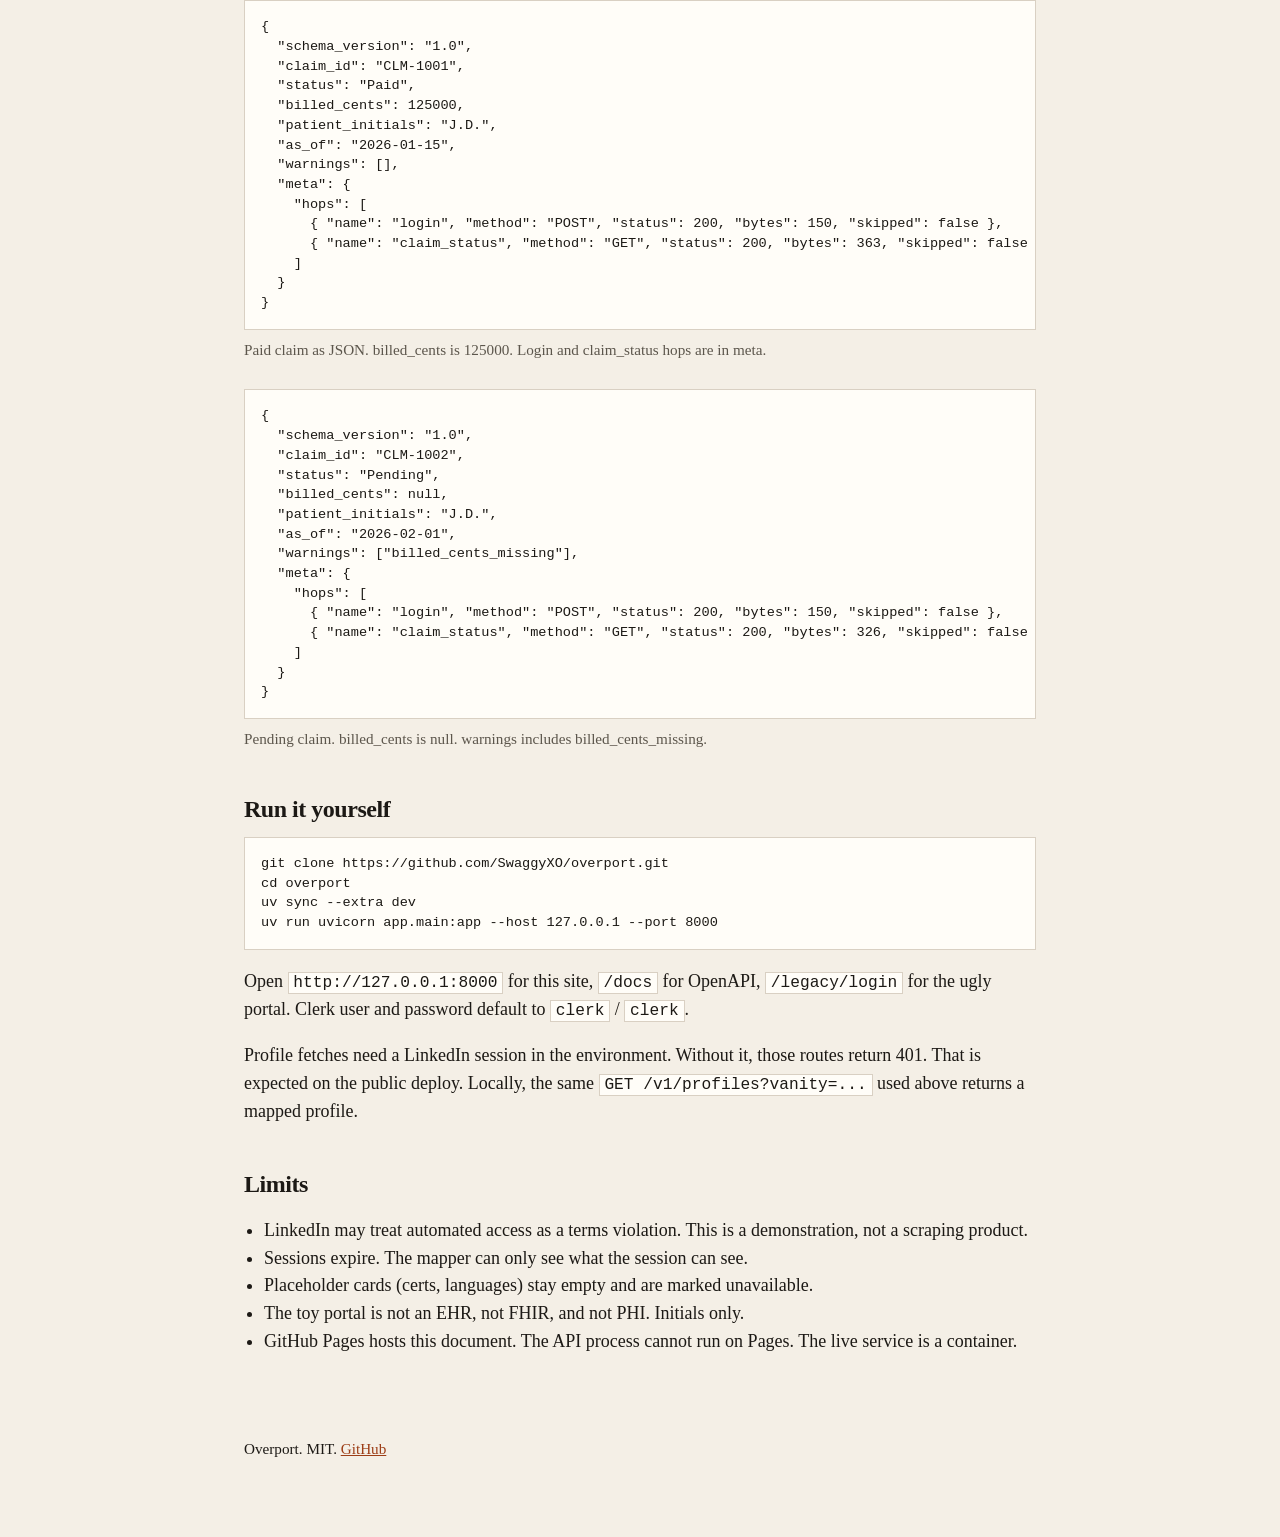
==== commit 4f3b9519: "Wire the live API into Pages and put LinkedIn try-it first." ====
--- a/docs/index.html
+++ b/docs/index.html
@@ -8,6 +8,16 @@
   <link rel="stylesheet" href="assets/site.css" />
 </head>
 <body>
+  <nav class="topnav">
+    <div class="topnav-inner">
+      <a href="#try-linkedin">Try LinkedIn</a>
+      <a href="#try">Try a claim</a>
+      <a id="nav-docs" href="/docs">OpenAPI</a>
+      <a id="nav-portal" href="/legacy/login">HTML portal</a>
+      <a id="nav-health" href="/health">Health</a>
+      <a href="https://github.com/SwaggyXO/overport">Source</a>
+    </div>
+  </nav>
   <header class="hero">
     <p class="kicker">Overport</p>
     <h1>The website is the system of record. The product still needs JSON.</h1>
@@ -19,13 +29,56 @@
       It is not filled in as zero, not guessed from a nearby card, not invented from a CSS class.
     </p>
     <p class="links">
-      <a href="https://github.com/SwaggyXO/overport">Source on GitHub</a>
-      <a id="live-api-link" href="./">Live API</a>
+      <a href="#try-linkedin">Try a profile fetch</a>
       <a href="#try">Try a claim</a>
+      <a id="live-api-link" href="/docs">OpenAPI on the live API</a>
     </p>
   </header>
 
   <main>
+    <section id="try-linkedin">
+      <h2>Try LinkedIn</h2>
+      <p>
+        This is the assigned problem: a profile URL in, versioned JSON out, no browser in production.
+        Eight hops (two GETs plus six card POSTs), 2.5 seconds apart, mapper that keeps About prose and
+        drops Featured posts, On-site, skill chips, and RSC leftovers into <code>warnings</code>.
+      </p>
+      <p>
+        Hit the live service from this page. The public container does not hold LinkedIn cookies, so
+        you should see <code>401 linkedin_not_configured</code>. That is the honest hosted result.
+        A mapped profile (from the offline fixtures) is under the buttons so you can see the schema.
+        For a live 200, run the API locally with a dummy-account session and call the same route,
+        or use Try it out on
+        <a id="docs-profiles" href="/docs#/profiles/get_profile_v1_profiles_get">OpenAPI /v1/profiles</a>.
+      </p>
+      <label for="vanity">Vanity name or /in/ URL</label>
+      <input id="vanity" type="text" value="jane-doe" autocomplete="off" />
+      <p class="row">
+        <button type="button" id="btn-profile">GET /v1/profiles</button>
+        <button type="button" id="btn-profile-sample" class="secondary">Show mapped sample</button>
+      </p>
+      <p class="status-line" id="status-profile"></p>
+      <pre id="out-profile">Click GET /v1/profiles to call the live API.</pre>
+    </section>
+
+    <section id="try">
+      <h2>Try a claim</h2>
+      <p>
+        Same wrapping job on a toy HTML portal we own, so this path is live without anyone else's
+        session. These buttons call Cloud Run, not the checked-in samples.
+        Clerk login is <code>clerk</code> / <code>clerk</code> if you open the
+        <a id="portal-link" href="/legacy/login">ugly HTML portal</a> yourself.
+      </p>
+      <p class="row">
+        <button type="button" id="btn-1001">GET CLM-1001</button>
+        <button type="button" id="btn-1002">GET CLM-1002</button>
+        <button type="button" id="btn-note">POST a note</button>
+        <button type="button" id="btn-health">GET /health</button>
+      </p>
+      <p class="status-line" id="status-claim"></p>
+      <pre id="out-claim">Click a button. This hits the live API.</pre>
+    </section>
+
     <section>
       <h2>The idea</h2>
       <p>
@@ -176,20 +229,6 @@
       </div>
     </section>
 
-    <section id="try">
-      <h2>Try a claim</h2>
-      <p>
-        If you are on the live API, this calls it from the browser. On GitHub Pages it falls
-        back to the checked-in sample JSON when the API origin is not configured.
-      </p>
-      <p class="row">
-        <button type="button" id="btn-1001">GET CLM-1001</button>
-        <button type="button" id="btn-1002">GET CLM-1002</button>
-        <button type="button" id="btn-health">GET /health</button>
-      </p>
-      <pre id="out">Click a button.</pre>
-    </section>
-
     <section>
       <h2>Run it yourself</h2>
       <pre class="code">git clone https://github.com/SwaggyXO/overport.git
@@ -203,7 +242,8 @@
       </p>
       <p>
         Profile fetches need a LinkedIn session in the environment. Without it, those routes
-        return 401. That is expected on the public deploy.
+        return 401. That is expected on the public deploy. Locally, the same
+        <code>GET /v1/profiles?vanity=...</code> used above returns a mapped profile.
       </p>
     </section>
 
--- a/docs/assets/site.css
+++ b/docs/assets/site.css
@@ -20,13 +20,30 @@
   line-height: 1.55;
 }
 
-.hero, main, footer {
+.topnav {
+  position: sticky;
+  top: 0;
+  z-index: 2;
+  background: var(--paper);
+  border-bottom: 1px solid var(--line);
+}
+
+.topnav-inner, .hero, main, footer {
   max-width: 44rem;
   margin: 0 auto;
   padding: 0 1.25rem;
 }
 
-.hero { padding-top: 3.5rem; padding-bottom: 1rem; }
+.topnav-inner {
+  display: flex;
+  flex-wrap: wrap;
+  gap: 0.75rem 1.25rem;
+  padding-top: 0.75rem;
+  padding-bottom: 0.75rem;
+  font-size: 0.95rem;
+}
+
+.hero { padding-top: 2.5rem; padding-bottom: 1rem; }
 
 .kicker {
   letter-spacing: 0.14em;
@@ -60,6 +77,18 @@
 
 .links a { font-size: 1rem; }
 
+label { display: block; margin: 0.75rem 0 0.35rem; font-size: 1rem; }
+
+input[type="text"] {
+  font: inherit;
+  width: 100%;
+  max-width: 32rem;
+  padding: 0.4rem 0.55rem;
+  border: 1px solid var(--line);
+  background: var(--card);
+  color: var(--ink);
+}
+
 code {
   font-family: "Cascadia Code", "Segoe UI Mono", ui-monospace, Consolas, monospace;
   font-size: 0.9em;
@@ -68,7 +97,7 @@
   border: 1px solid var(--line);
 }
 
-pre, pre.code, #out {
+pre, pre.code, #out-claim, #out-profile {
   font-family: "Cascadia Code", "Segoe UI Mono", ui-monospace, Consolas, monospace;
   font-size: 0.85rem;
   line-height: 1.45;
@@ -94,7 +123,7 @@
 
 .shots figure { margin-bottom: 1.75rem; }
 
-.row { display: flex; flex-wrap: wrap; gap: 0.6rem; }
+.row { display: flex; flex-wrap: wrap; gap: 0.6rem; align-items: center; }
 
 button {
   font: inherit;
@@ -108,6 +137,20 @@
 
 button:hover { background: var(--accent); }
 
+button.secondary {
+  background: transparent;
+  color: var(--ink);
+  border: 1px solid var(--ink);
+}
+
+button.secondary:hover {
+  background: var(--accent);
+  color: var(--paper);
+  border-color: var(--accent);
+}
+
+.status-line { font-size: 0.95rem; color: var(--muted); margin: 0.5rem 0 0; }
+
 ul, ol { padding-left: 1.25rem; }
 
 footer {
@@ -117,5 +160,5 @@
 }
 
 @media (min-width: 960px) {
-  .hero, main, footer { max-width: 52rem; }
+  .topnav-inner, .hero, main, footer { max-width: 52rem; }
 }
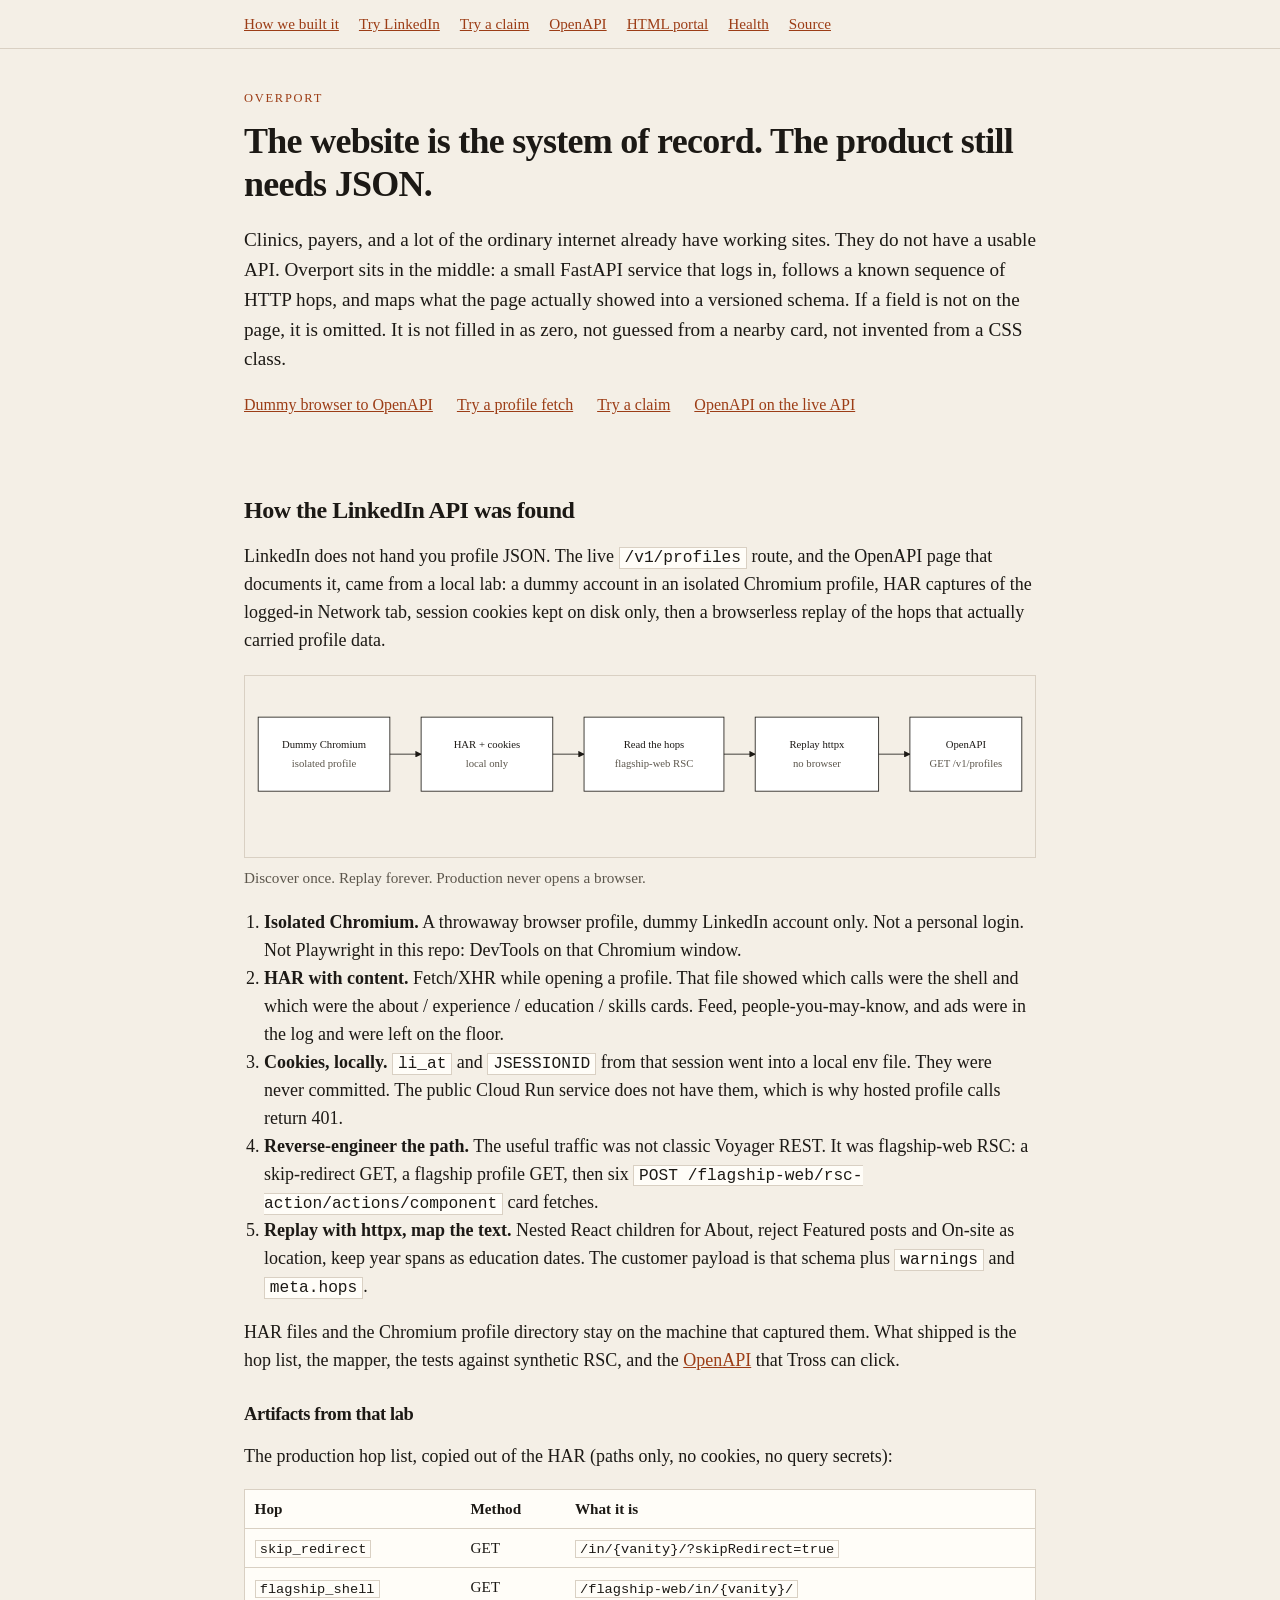
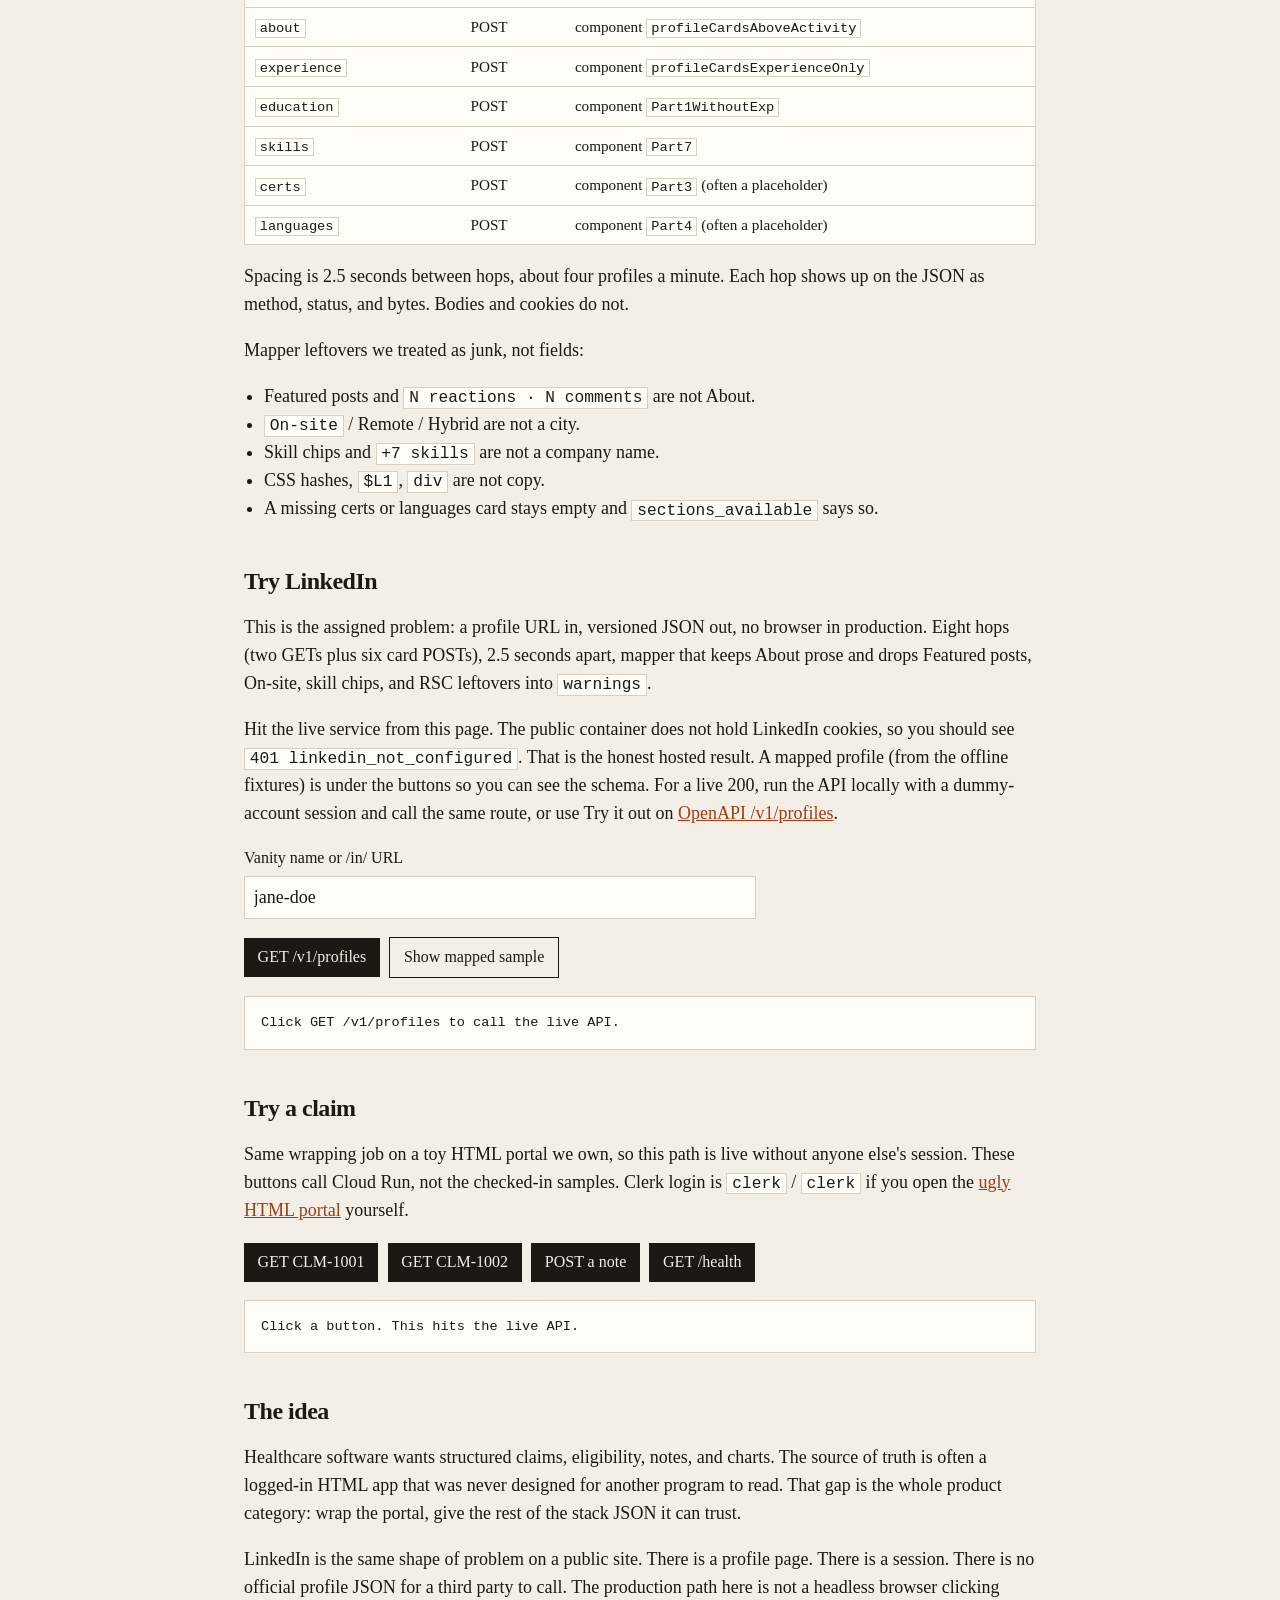
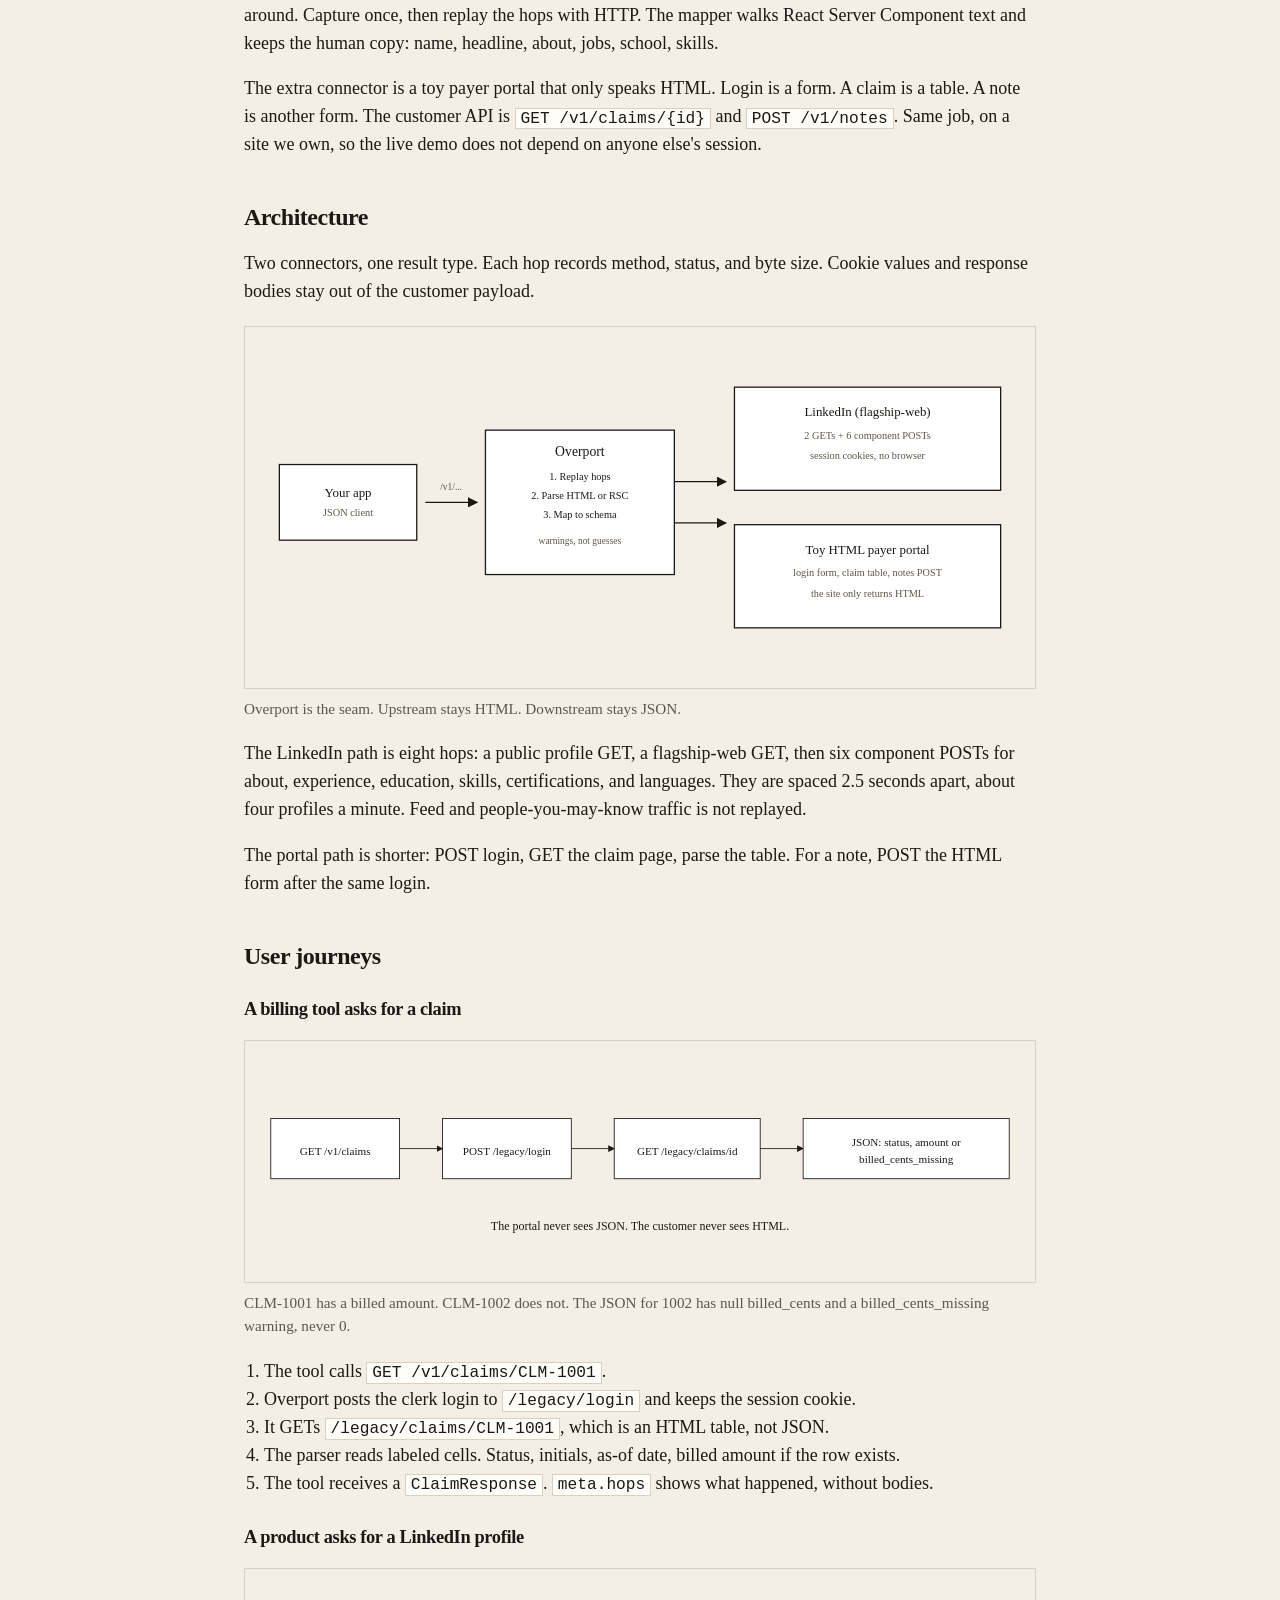
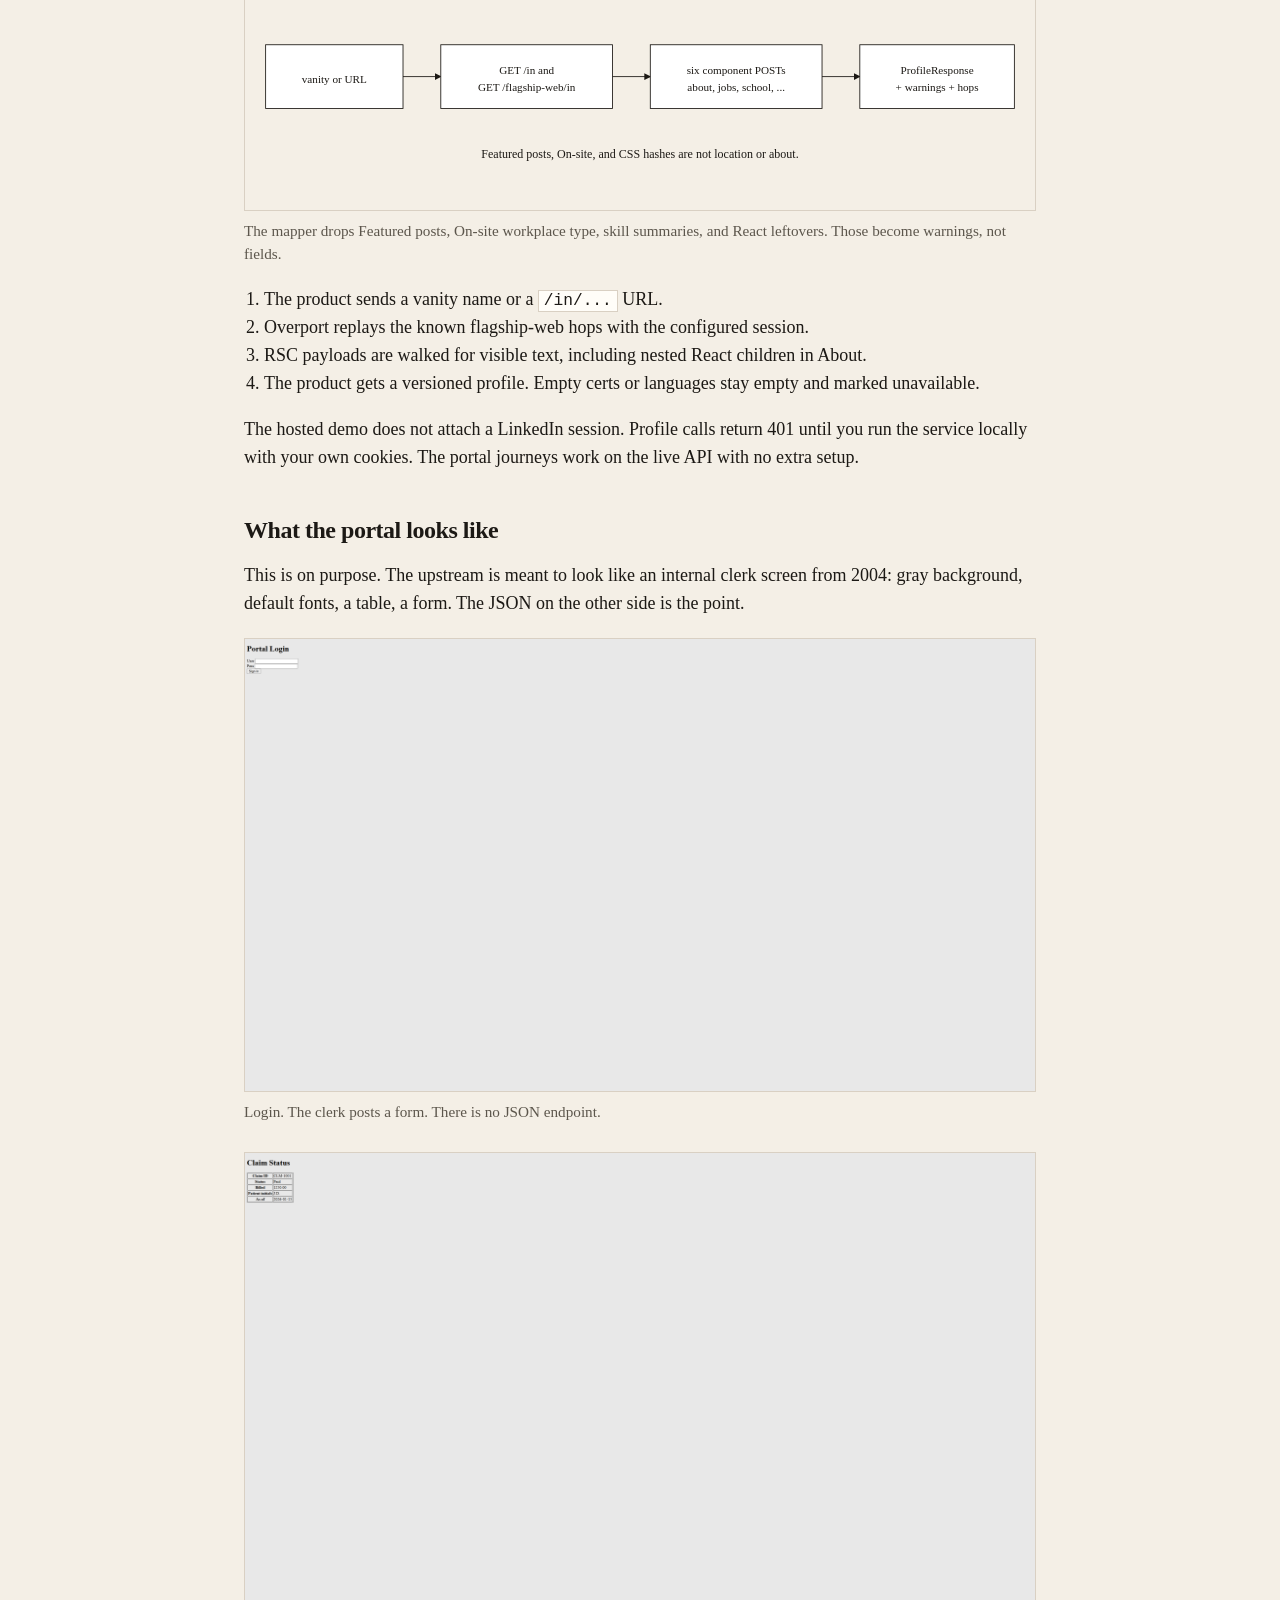
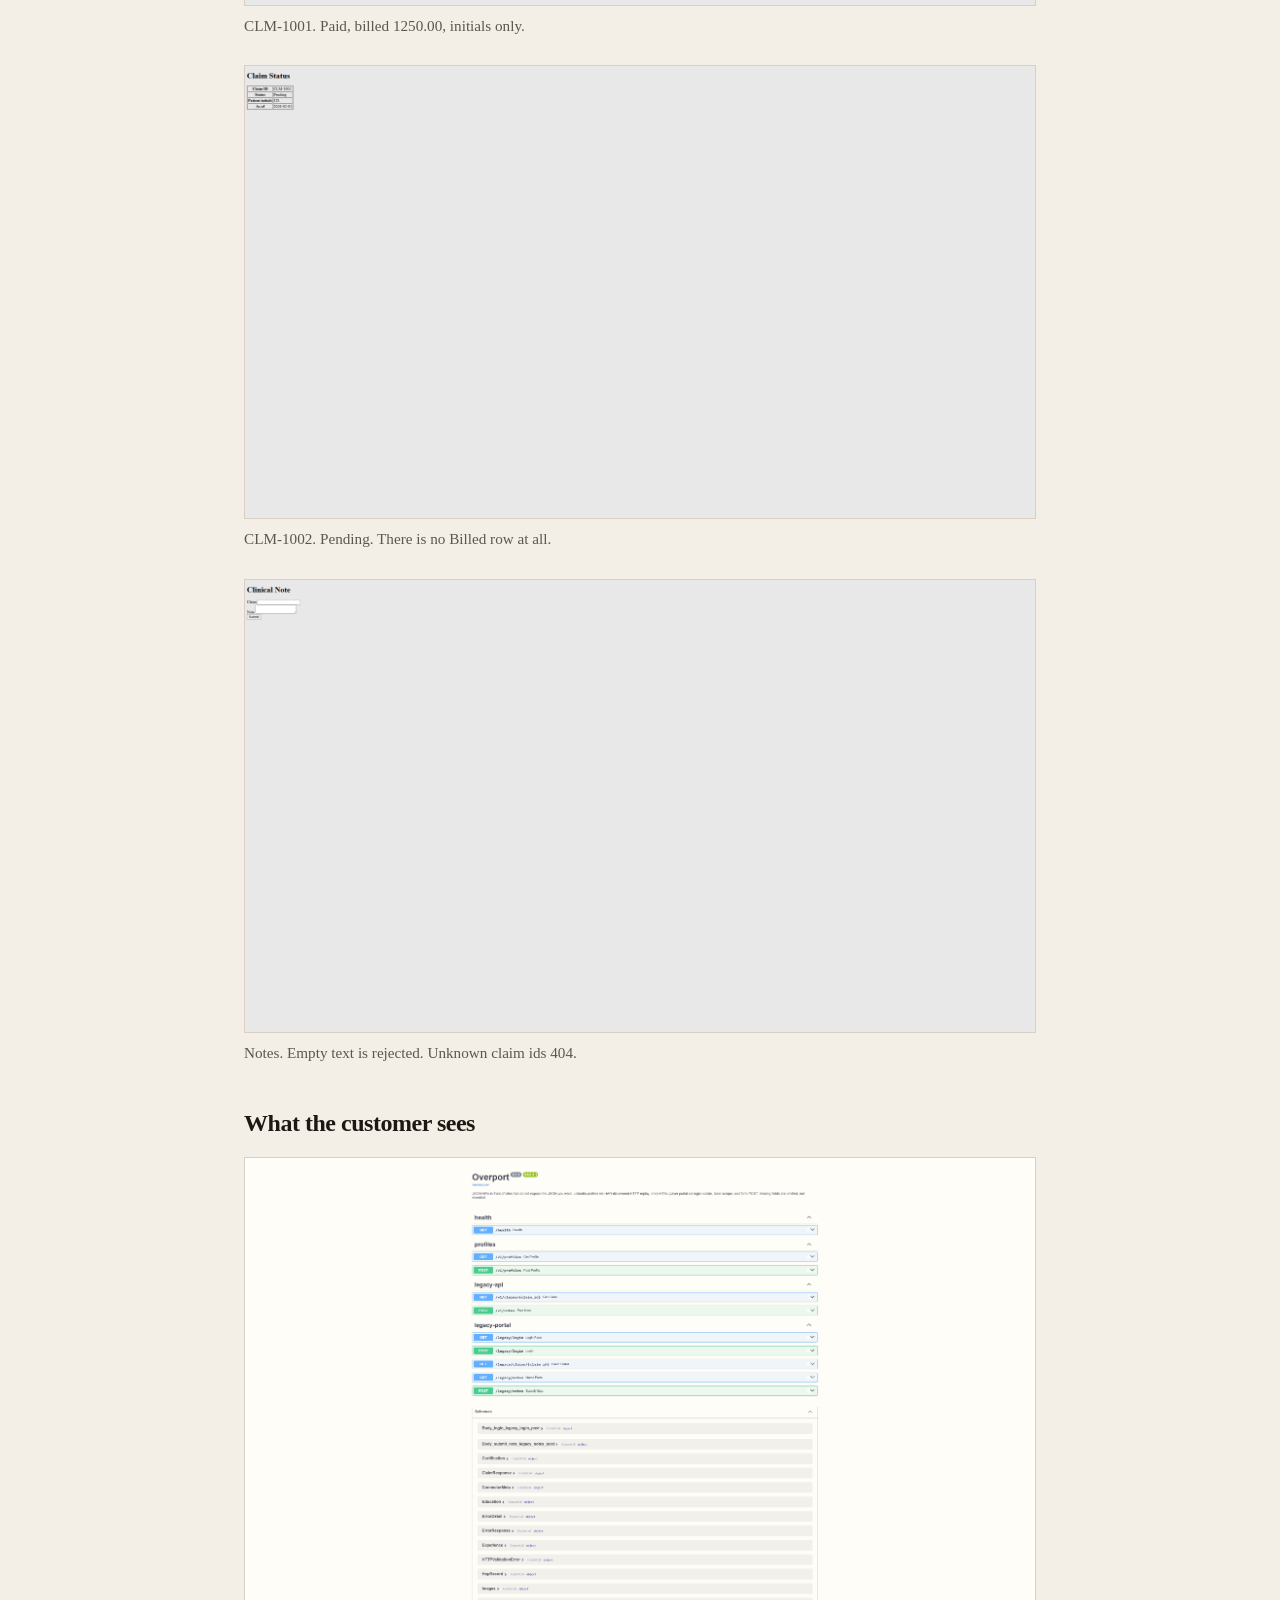
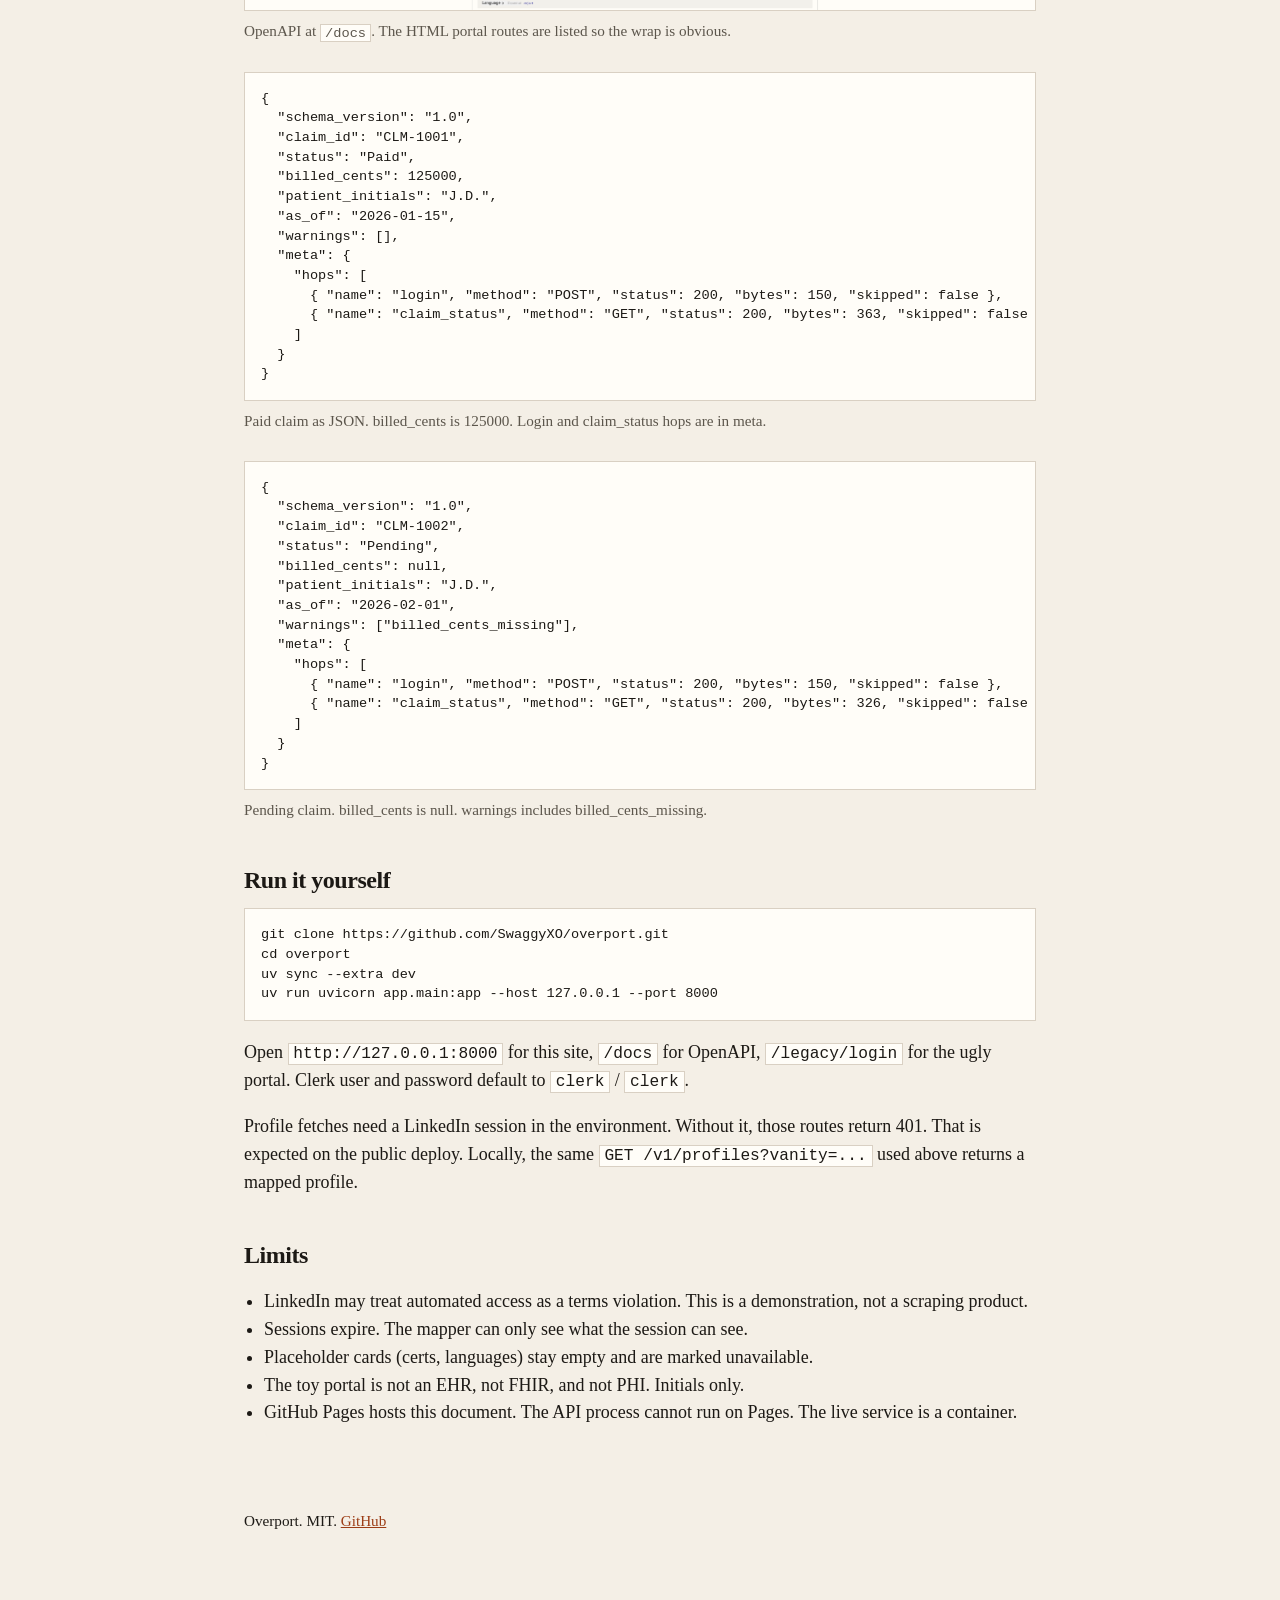
==== commit d8e5d387: "Tell the LinkedIn lab story: Chromium HAR, hops, then OpenAPI." ====
--- a/docs/index.html
+++ b/docs/index.html
@@ -10,6 +10,7 @@
 <body>
   <nav class="topnav">
     <div class="topnav-inner">
+      <a href="#pipeline">How we built it</a>
       <a href="#try-linkedin">Try LinkedIn</a>
       <a href="#try">Try a claim</a>
       <a id="nav-docs" href="/docs">OpenAPI</a>
@@ -29,6 +30,7 @@
       It is not filled in as zero, not guessed from a nearby card, not invented from a CSS class.
     </p>
     <p class="links">
+      <a href="#pipeline">Dummy browser to OpenAPI</a>
       <a href="#try-linkedin">Try a profile fetch</a>
       <a href="#try">Try a claim</a>
       <a id="live-api-link" href="/docs">OpenAPI on the live API</a>
@@ -36,6 +38,79 @@
   </header>
 
   <main>
+    <section id="pipeline">
+      <h2>How the LinkedIn API was found</h2>
+      <p>
+        LinkedIn does not hand you profile JSON. The live <code>/v1/profiles</code> route, and the
+        OpenAPI page that documents it, came from a local lab: a dummy account in an isolated
+        Chromium profile, HAR captures of the logged-in Network tab, session cookies kept on disk
+        only, then a browserless replay of the hops that actually carried profile data.
+      </p>
+      <figure>
+        <img src="assets/pipeline.svg" alt="Dummy Chromium, to HAR and cookies, to reverse-engineered hops, to httpx replay, to OpenAPI" />
+        <figcaption>Discover once. Replay forever. Production never opens a browser.</figcaption>
+      </figure>
+      <ol>
+        <li>
+          <strong>Isolated Chromium.</strong> A throwaway browser profile, dummy LinkedIn account
+          only. Not a personal login. Not Playwright in this repo: DevTools on that Chromium window.
+        </li>
+        <li>
+          <strong>HAR with content.</strong> Fetch/XHR while opening a profile. That file showed
+          which calls were the shell and which were the about / experience / education / skills
+          cards. Feed, people-you-may-know, and ads were in the log and were left on the floor.
+        </li>
+        <li>
+          <strong>Cookies, locally.</strong> <code>li_at</code> and <code>JSESSIONID</code> from that
+          session went into a local env file. They were never committed. The public Cloud Run
+          service does not have them, which is why hosted profile calls return 401.
+        </li>
+        <li>
+          <strong>Reverse-engineer the path.</strong> The useful traffic was not classic Voyager
+          REST. It was flagship-web RSC: a skip-redirect GET, a flagship profile GET, then six
+          <code>POST /flagship-web/rsc-action/actions/component</code> card fetches.
+        </li>
+        <li>
+          <strong>Replay with httpx, map the text.</strong> Nested React children for About, reject
+          Featured posts and On-site as location, keep year spans as education dates. The customer
+          payload is that schema plus <code>warnings</code> and <code>meta.hops</code>.
+        </li>
+      </ol>
+      <p>
+        HAR files and the Chromium profile directory stay on the machine that captured them.
+        What shipped is the hop list, the mapper, the tests against synthetic RSC, and the
+        <a id="docs-from-pipeline" href="/docs">OpenAPI</a>
+        that Tross can click.
+      </p>
+
+      <h3>Artifacts from that lab</h3>
+      <p>The production hop list, copied out of the HAR (paths only, no cookies, no query secrets):</p>
+      <table class="hops">
+        <thead>
+          <tr><th>Hop</th><th>Method</th><th>What it is</th></tr>
+        </thead>
+        <tbody>
+          <tr><td><code>skip_redirect</code></td><td>GET</td><td><code>/in/{vanity}/?skipRedirect=true</code></td></tr>
+          <tr><td><code>flagship_shell</code></td><td>GET</td><td><code>/flagship-web/in/{vanity}/</code></td></tr>
+          <tr><td><code>about</code></td><td>POST</td><td>component <code>profileCardsAboveActivity</code></td></tr>
+          <tr><td><code>experience</code></td><td>POST</td><td>component <code>profileCardsExperienceOnly</code></td></tr>
+          <tr><td><code>education</code></td><td>POST</td><td>component <code>Part1WithoutExp</code></td></tr>
+          <tr><td><code>skills</code></td><td>POST</td><td>component <code>Part7</code></td></tr>
+          <tr><td><code>certs</code></td><td>POST</td><td>component <code>Part3</code> (often a placeholder)</td></tr>
+          <tr><td><code>languages</code></td><td>POST</td><td>component <code>Part4</code> (often a placeholder)</td></tr>
+        </tbody>
+      </table>
+      <p>Spacing is 2.5 seconds between hops, about four profiles a minute. Each hop shows up on the JSON as method, status, and bytes. Bodies and cookies do not.</p>
+      <p>Mapper leftovers we treated as junk, not fields:</p>
+      <ul>
+        <li>Featured posts and <code>N reactions · N comments</code> are not About.</li>
+        <li><code>On-site</code> / Remote / Hybrid are not a city.</li>
+        <li>Skill chips and <code>+7 skills</code> are not a company name.</li>
+        <li>CSS hashes, <code>$L1</code>, <code>div</code> are not copy.</li>
+        <li>A missing certs or languages card stays empty and <code>sections_available</code> says so.</li>
+      </ul>
+    </section>
+
     <section id="try-linkedin">
       <h2>Try LinkedIn</h2>
       <p>
--- a/docs/assets/site.css
+++ b/docs/assets/site.css
@@ -32,6 +32,25 @@
   max-width: 44rem;
   margin: 0 auto;
   padding: 0 1.25rem;
+}
+
+table.hops {
+  width: 100%;
+  border-collapse: collapse;
+  font-size: 0.95rem;
+  background: var(--card);
+  border: 1px solid var(--line);
+}
+
+table.hops th, table.hops td {
+  text-align: left;
+  padding: 0.45rem 0.6rem;
+  border-bottom: 1px solid var(--line);
+  vertical-align: top;
+}
+
+table.hops th {
+  font-weight: 600;
 }
 
 .topnav-inner {
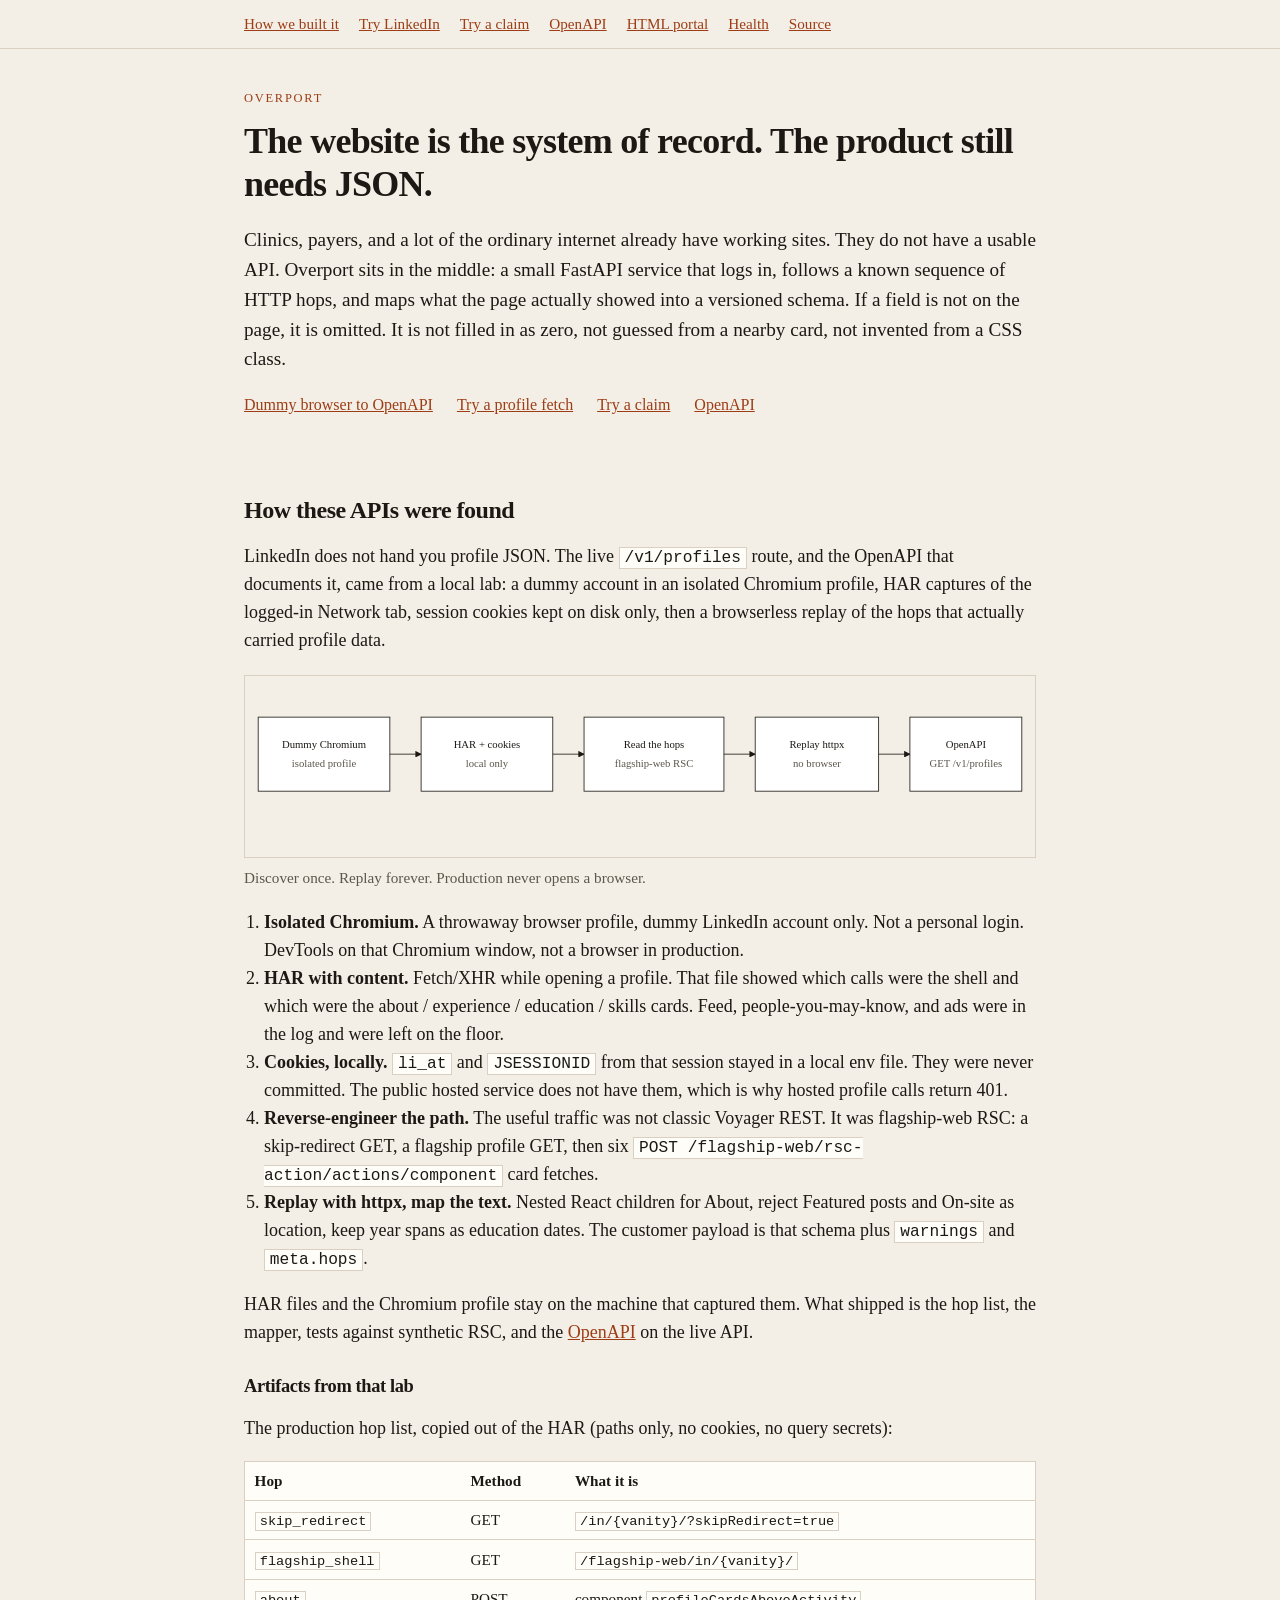
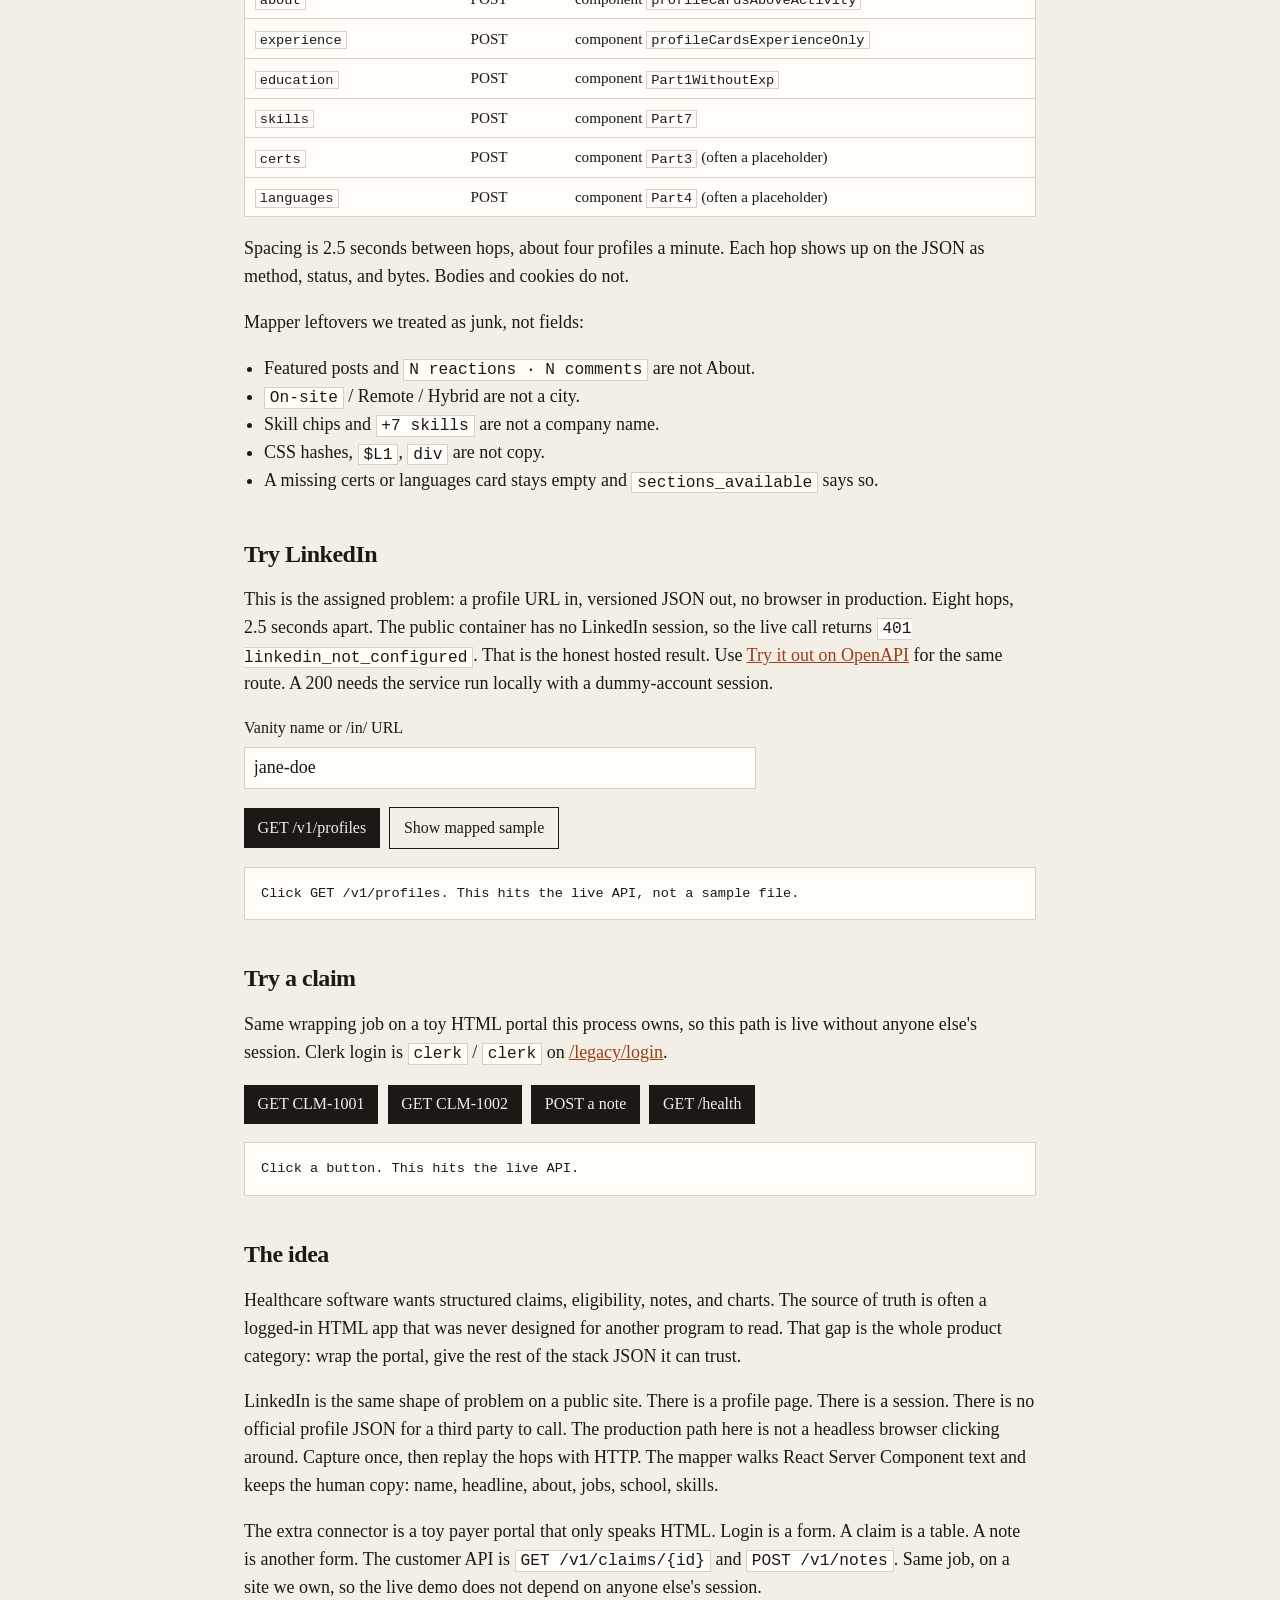
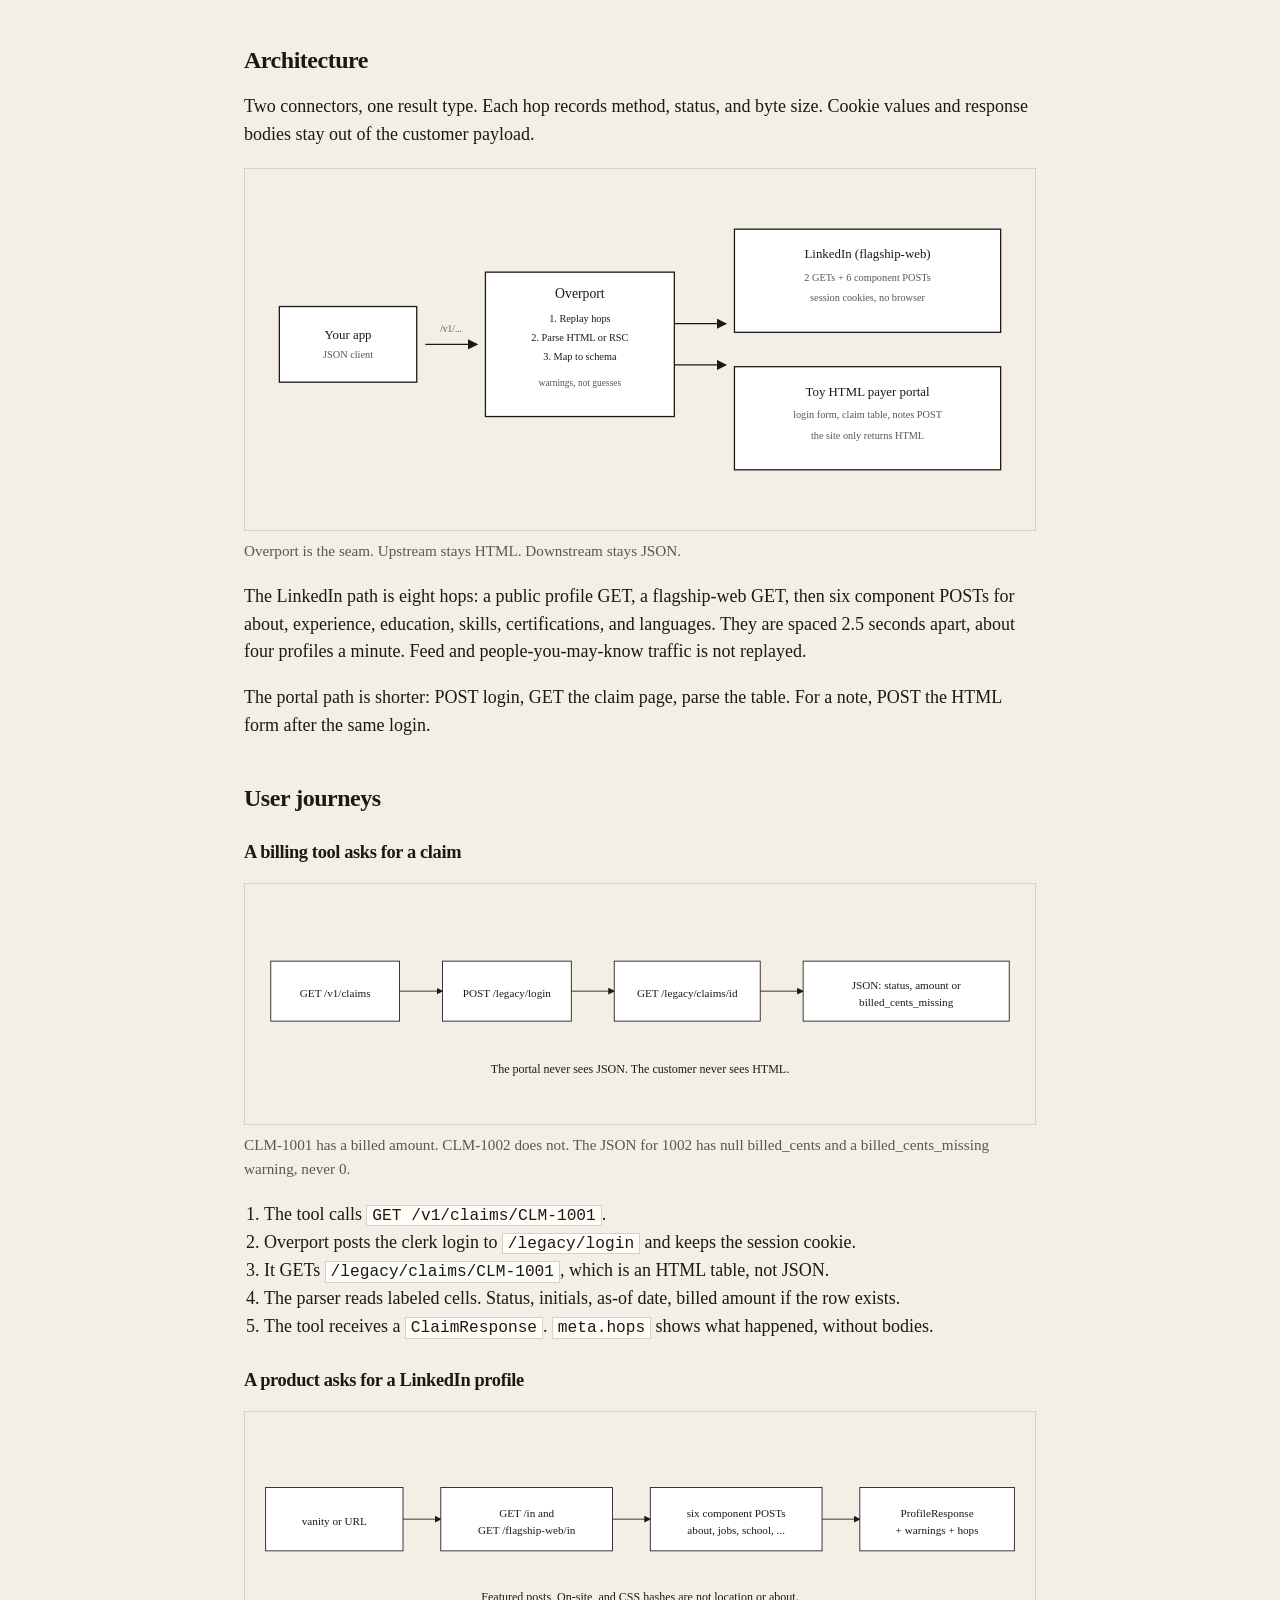
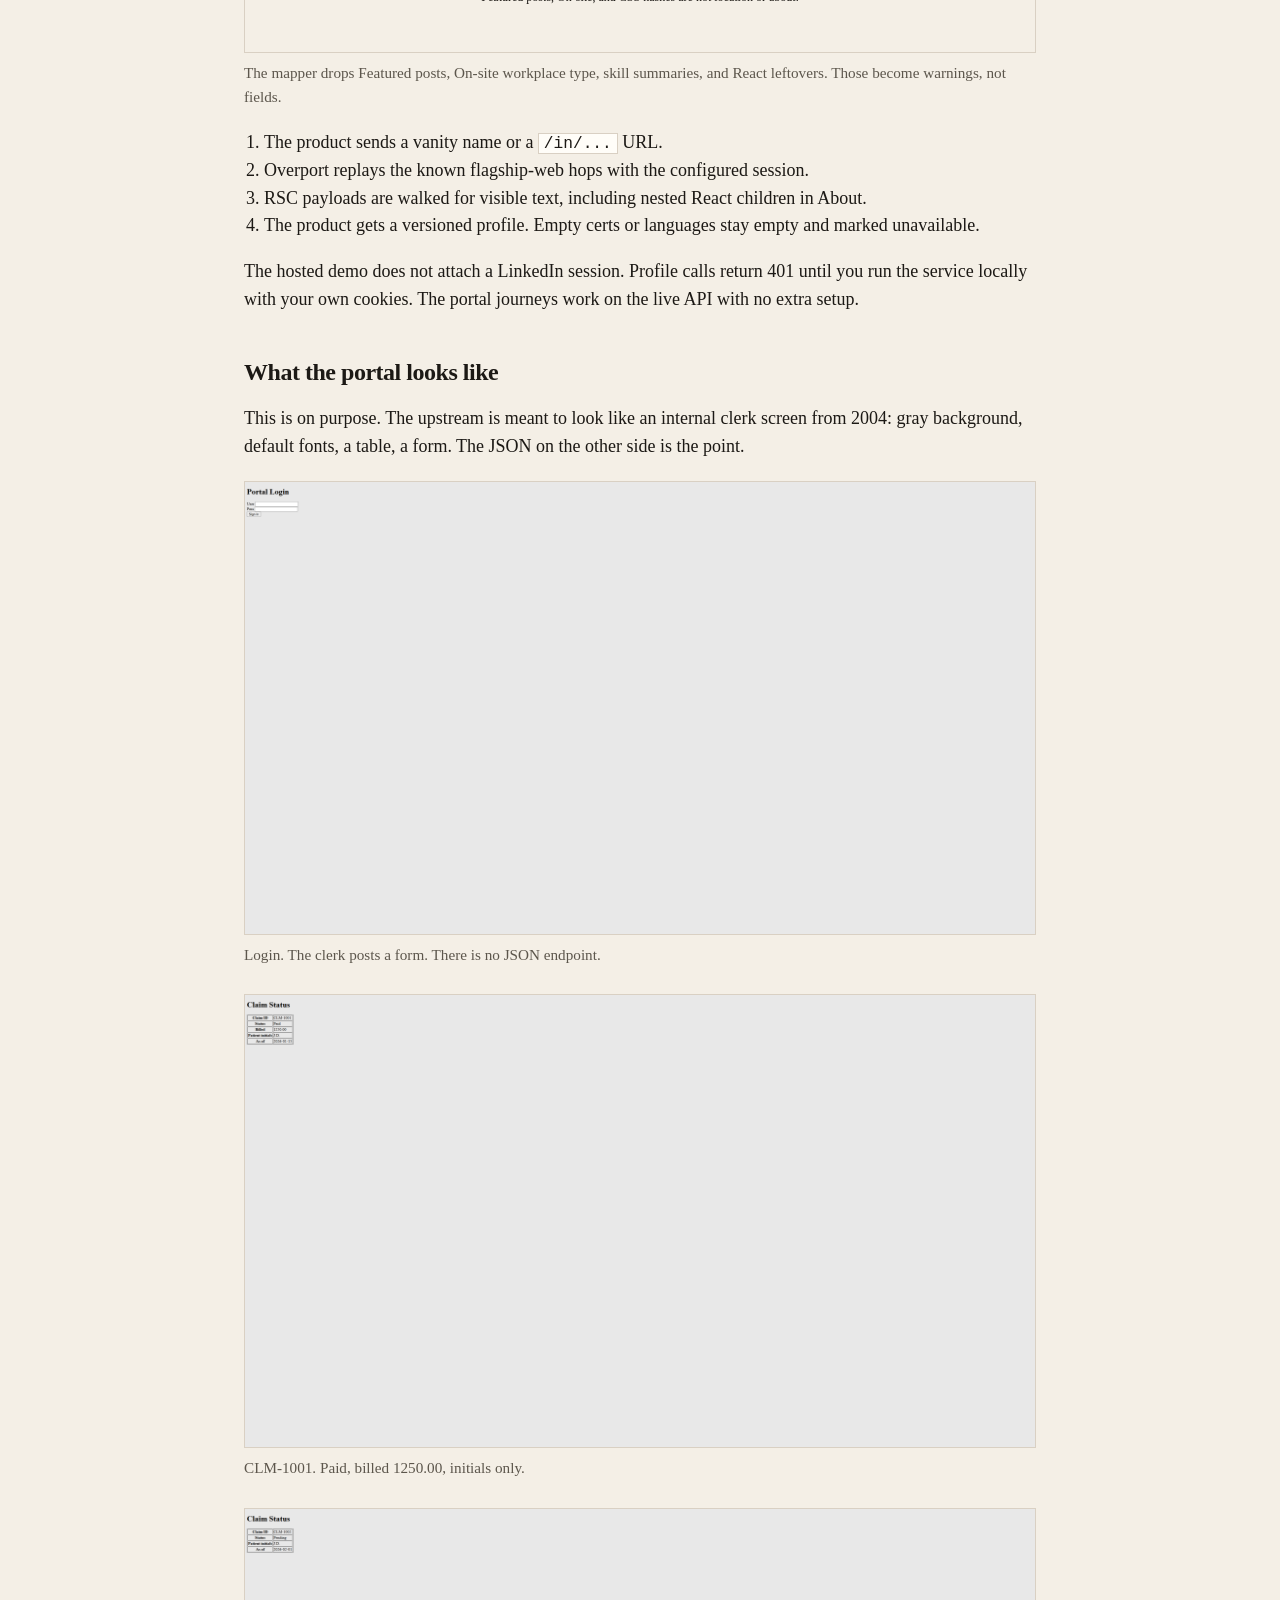
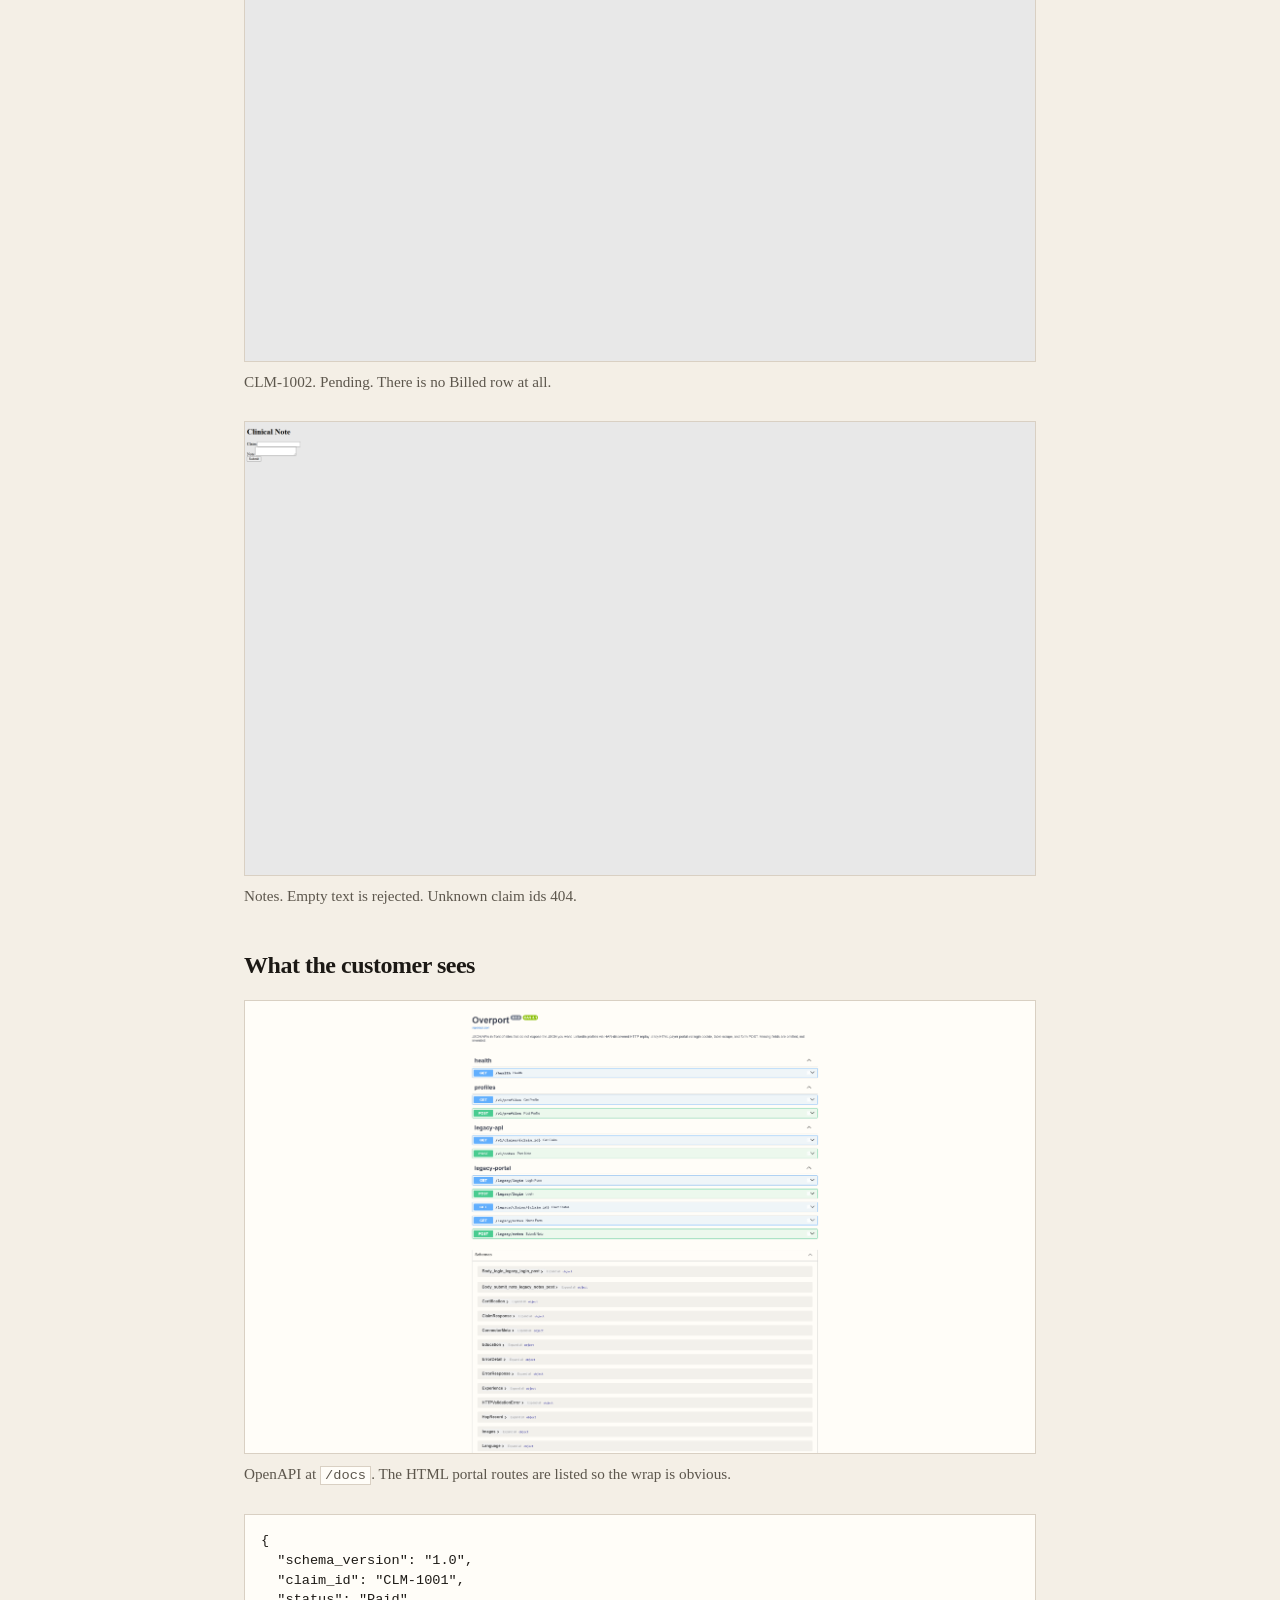
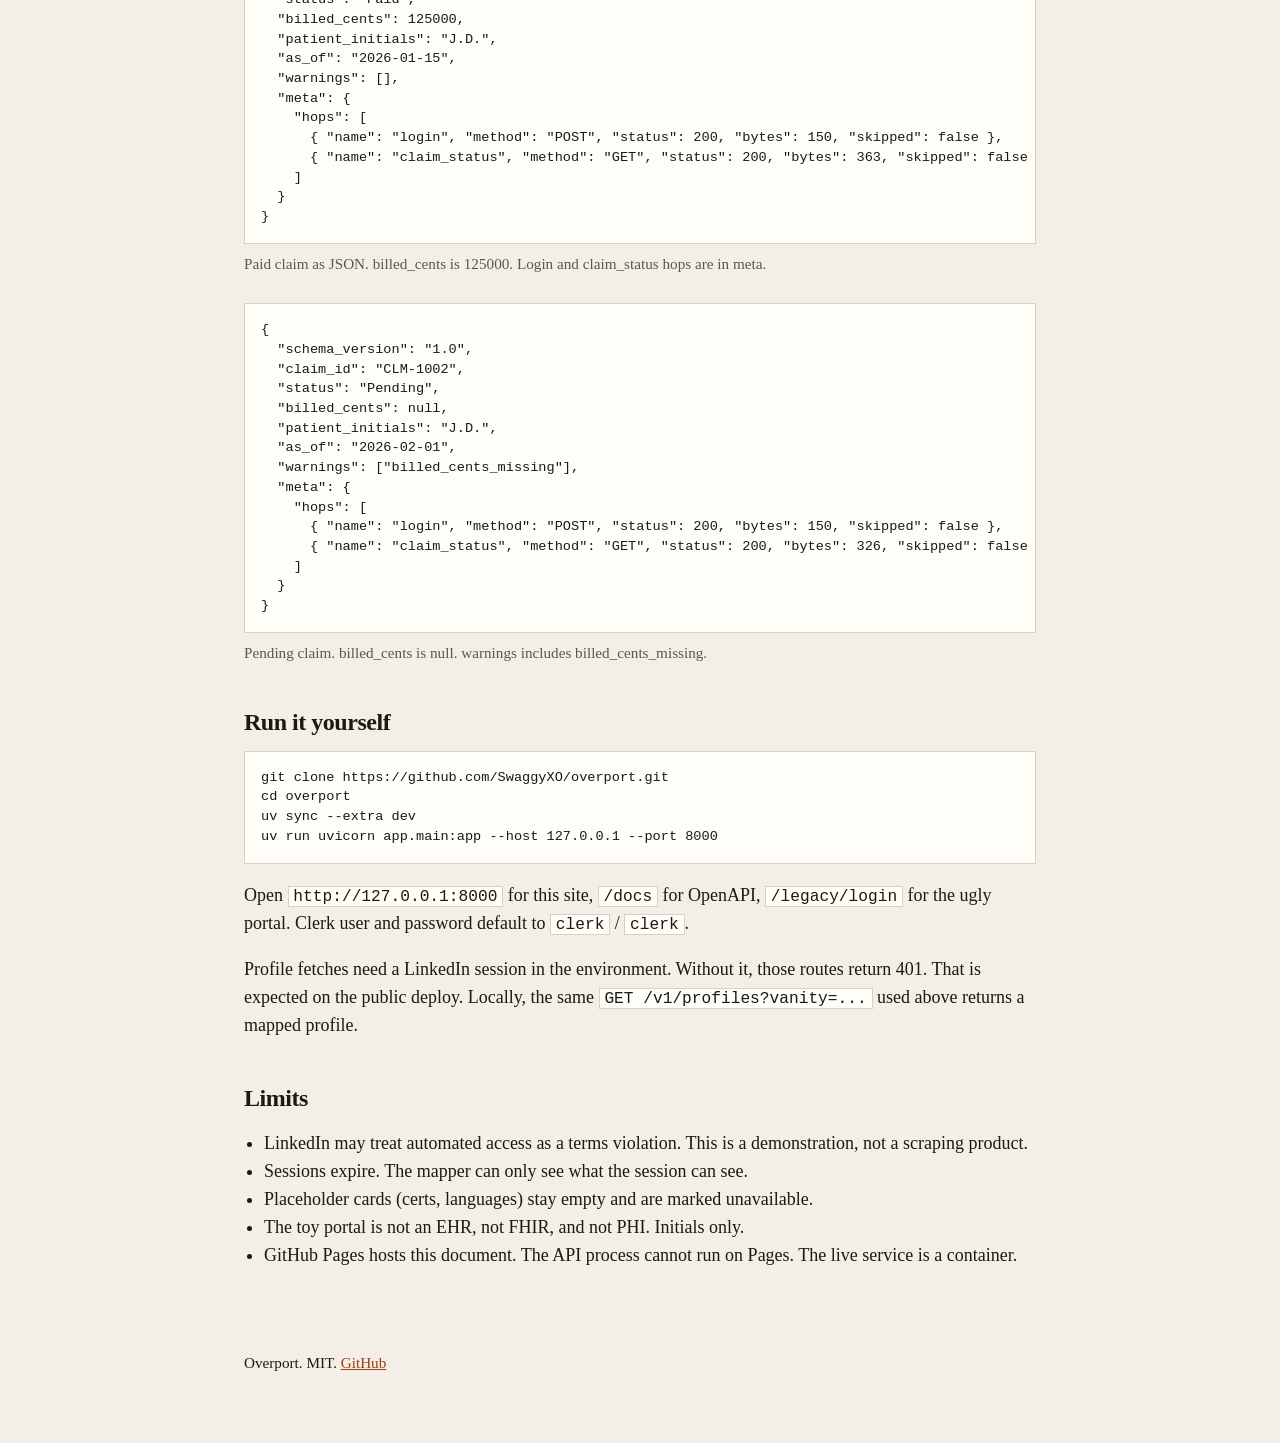
==== commit f482118a: "Drop hosted API hostnames from Pages copy. Live try still talks to the same service." ====
--- a/docs/index.html
+++ b/docs/index.html
@@ -13,9 +13,9 @@
       <a href="#pipeline">How we built it</a>
       <a href="#try-linkedin">Try LinkedIn</a>
       <a href="#try">Try a claim</a>
-      <a id="nav-docs" href="/docs">OpenAPI</a>
-      <a id="nav-portal" href="/legacy/login">HTML portal</a>
-      <a id="nav-health" href="/health">Health</a>
+      <a id="nav-docs" href="#">OpenAPI</a>
+      <a id="nav-portal" href="#">HTML portal</a>
+      <a id="nav-health" href="#">Health</a>
       <a href="https://github.com/SwaggyXO/overport">Source</a>
     </div>
   </nav>
@@ -33,18 +33,18 @@
       <a href="#pipeline">Dummy browser to OpenAPI</a>
       <a href="#try-linkedin">Try a profile fetch</a>
       <a href="#try">Try a claim</a>
-      <a id="live-api-link" href="/docs">OpenAPI on the live API</a>
+      <a id="live-api-link" href="#">OpenAPI</a>
     </p>
   </header>
 
   <main>
     <section id="pipeline">
-      <h2>How the LinkedIn API was found</h2>
+      <h2>How these APIs were found</h2>
       <p>
         LinkedIn does not hand you profile JSON. The live <code>/v1/profiles</code> route, and the
-        OpenAPI page that documents it, came from a local lab: a dummy account in an isolated
-        Chromium profile, HAR captures of the logged-in Network tab, session cookies kept on disk
-        only, then a browserless replay of the hops that actually carried profile data.
+        OpenAPI that documents it, came from a local lab: a dummy account in an isolated
+        Chromium profile, HAR captures of the logged-in Network tab, session cookies kept on
+        disk only, then a browserless replay of the hops that actually carried profile data.
       </p>
       <figure>
         <img src="assets/pipeline.svg" alt="Dummy Chromium, to HAR and cookies, to reverse-engineered hops, to httpx replay, to OpenAPI" />
@@ -53,7 +53,7 @@
       <ol>
         <li>
           <strong>Isolated Chromium.</strong> A throwaway browser profile, dummy LinkedIn account
-          only. Not a personal login. Not Playwright in this repo: DevTools on that Chromium window.
+          only. Not a personal login. DevTools on that Chromium window, not a browser in production.
         </li>
         <li>
           <strong>HAR with content.</strong> Fetch/XHR while opening a profile. That file showed
@@ -62,7 +62,7 @@
         </li>
         <li>
           <strong>Cookies, locally.</strong> <code>li_at</code> and <code>JSESSIONID</code> from that
-          session went into a local env file. They were never committed. The public Cloud Run
+          session stayed in a local env file. They were never committed. The public hosted
           service does not have them, which is why hosted profile calls return 401.
         </li>
         <li>
@@ -77,10 +77,10 @@
         </li>
       </ol>
       <p>
-        HAR files and the Chromium profile directory stay on the machine that captured them.
-        What shipped is the hop list, the mapper, the tests against synthetic RSC, and the
-        <a id="docs-from-pipeline" href="/docs">OpenAPI</a>
-        that Tross can click.
+        HAR files and the Chromium profile stay on the machine that captured them. What shipped is
+        the hop list, the mapper, tests against synthetic RSC, and the
+        <a id="docs-from-pipeline" href="#">OpenAPI</a>
+        on the live API.
       </p>
 
       <h3>Artifacts from that lab</h3>
@@ -115,16 +115,10 @@
       <h2>Try LinkedIn</h2>
       <p>
         This is the assigned problem: a profile URL in, versioned JSON out, no browser in production.
-        Eight hops (two GETs plus six card POSTs), 2.5 seconds apart, mapper that keeps About prose and
-        drops Featured posts, On-site, skill chips, and RSC leftovers into <code>warnings</code>.
-      </p>
-      <p>
-        Hit the live service from this page. The public container does not hold LinkedIn cookies, so
-        you should see <code>401 linkedin_not_configured</code>. That is the honest hosted result.
-        A mapped profile (from the offline fixtures) is under the buttons so you can see the schema.
-        For a live 200, run the API locally with a dummy-account session and call the same route,
-        or use Try it out on
-        <a id="docs-profiles" href="/docs#/profiles/get_profile_v1_profiles_get">OpenAPI /v1/profiles</a>.
+        Eight hops, 2.5 seconds apart. The public container has no LinkedIn session, so the live call
+        returns <code>401 linkedin_not_configured</code>. That is the honest hosted result. Use
+        <a id="docs-profiles" href="#">Try it out on OpenAPI</a> for the same
+        route. A 200 needs the service run locally with a dummy-account session.
       </p>
       <label for="vanity">Vanity name or /in/ URL</label>
       <input id="vanity" type="text" value="jane-doe" autocomplete="off" />
@@ -133,16 +127,15 @@
         <button type="button" id="btn-profile-sample" class="secondary">Show mapped sample</button>
       </p>
       <p class="status-line" id="status-profile"></p>
-      <pre id="out-profile">Click GET /v1/profiles to call the live API.</pre>
+      <pre id="out-profile">Click GET /v1/profiles. This hits the live API, not a sample file.</pre>
     </section>
 
     <section id="try">
       <h2>Try a claim</h2>
       <p>
-        Same wrapping job on a toy HTML portal we own, so this path is live without anyone else's
-        session. These buttons call Cloud Run, not the checked-in samples.
-        Clerk login is <code>clerk</code> / <code>clerk</code> if you open the
-        <a id="portal-link" href="/legacy/login">ugly HTML portal</a> yourself.
+        Same wrapping job on a toy HTML portal this process owns, so this path is live without anyone
+        else's session. Clerk login is <code>clerk</code> / <code>clerk</code> on
+        <a id="portal-link" href="#">/legacy/login</a>.
       </p>
       <p class="row">
         <button type="button" id="btn-1001">GET CLM-1001</button>
